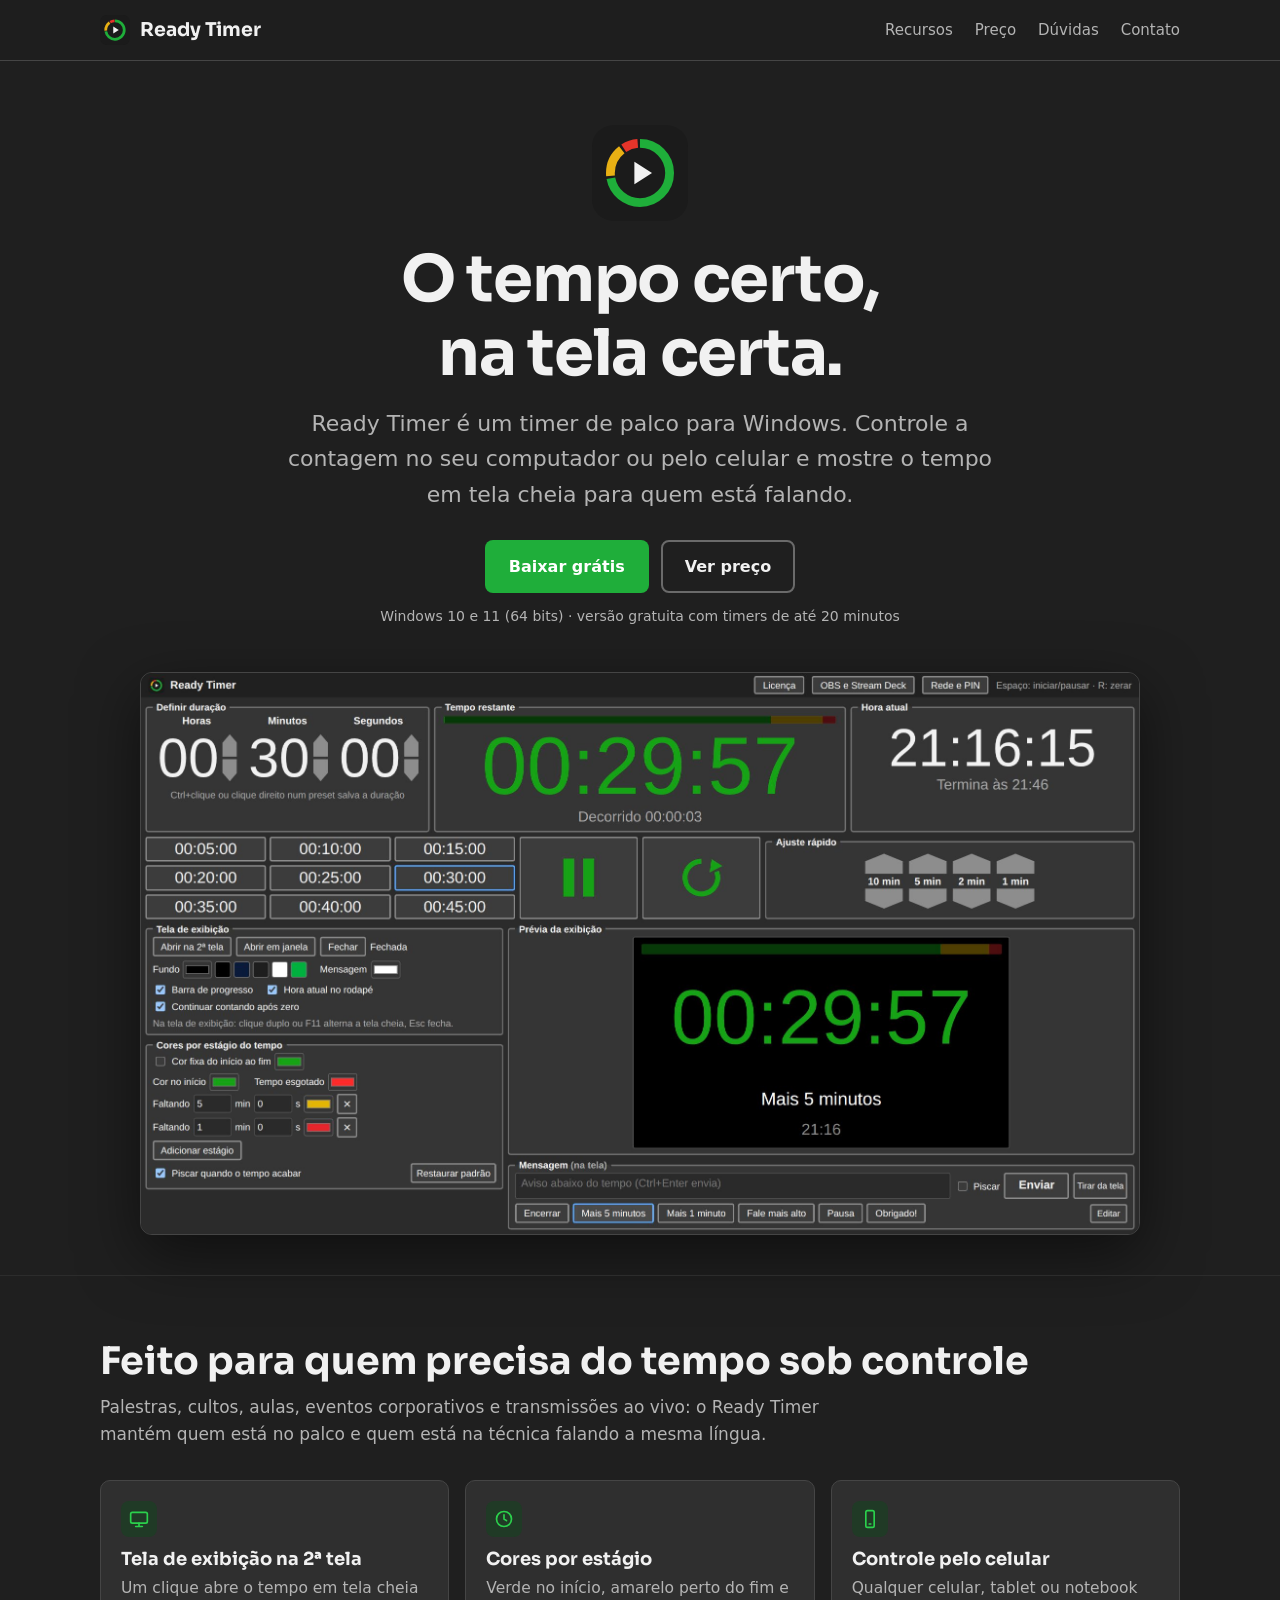
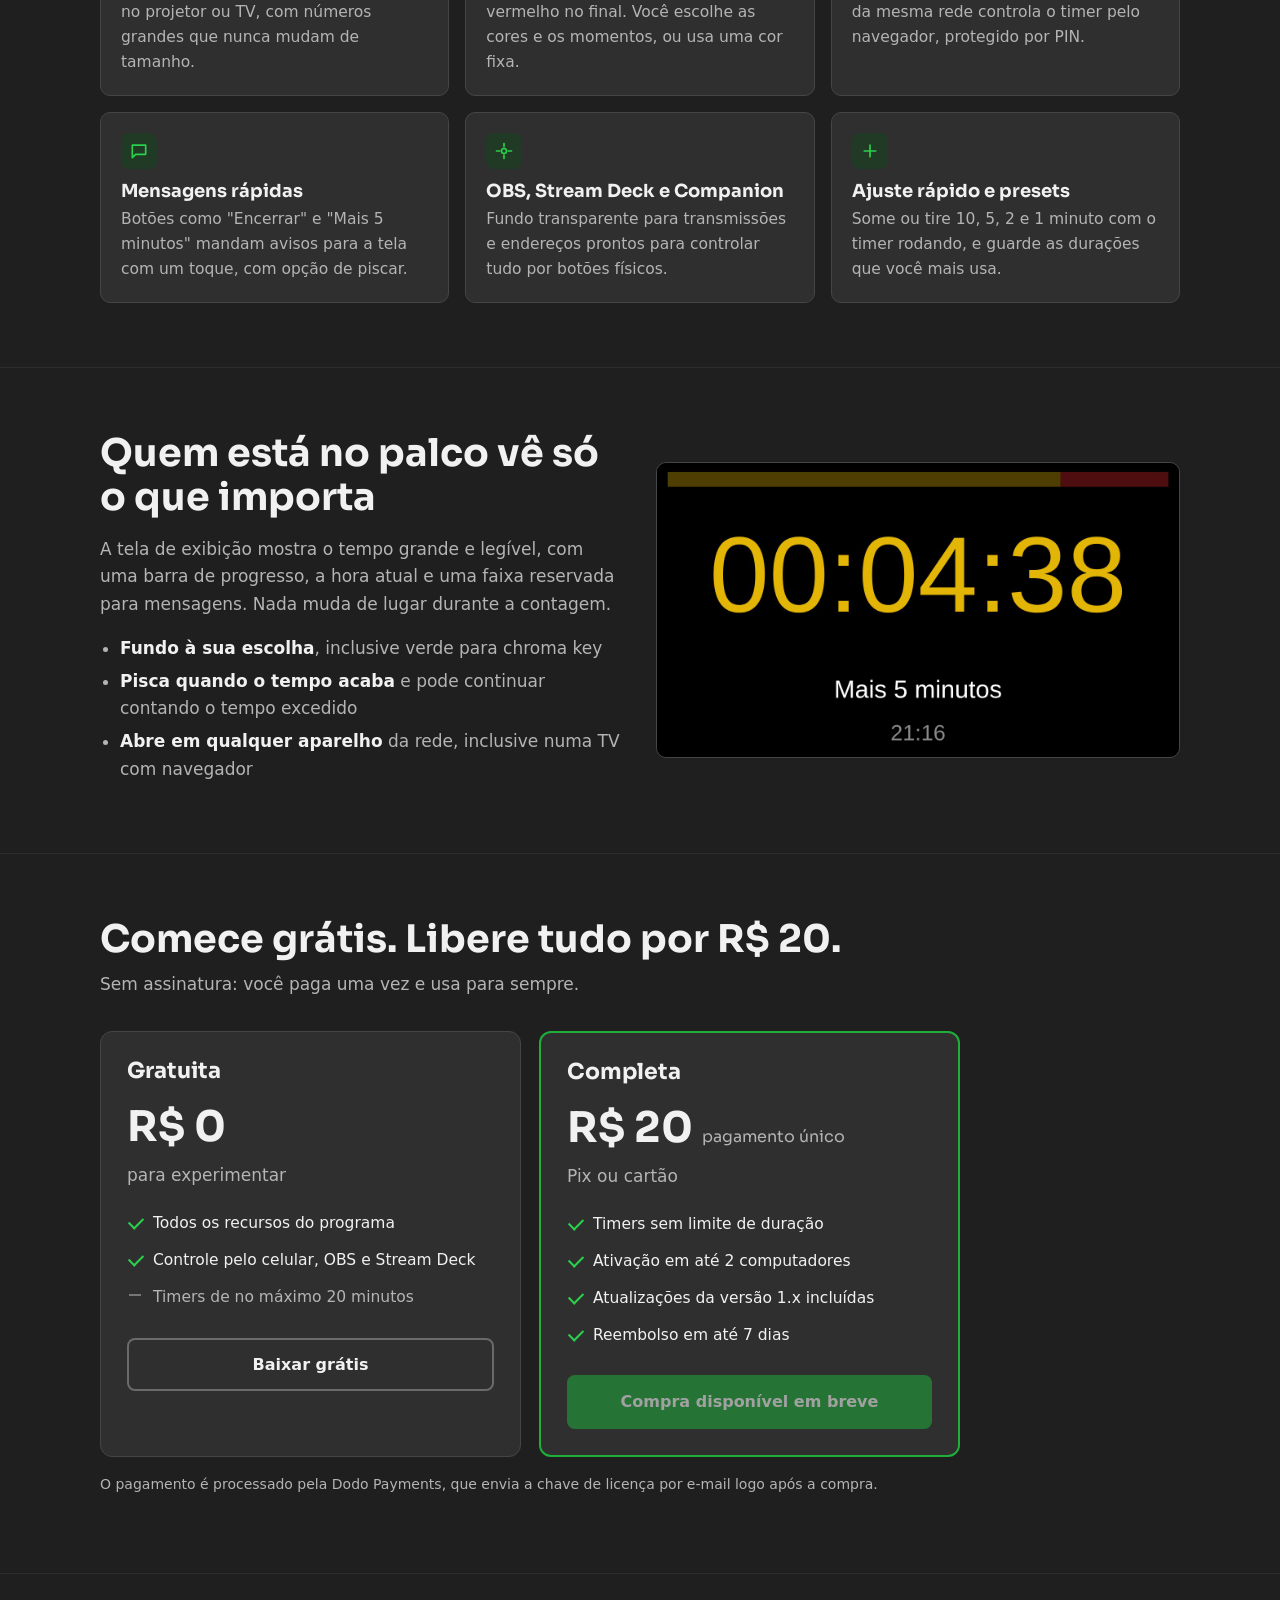
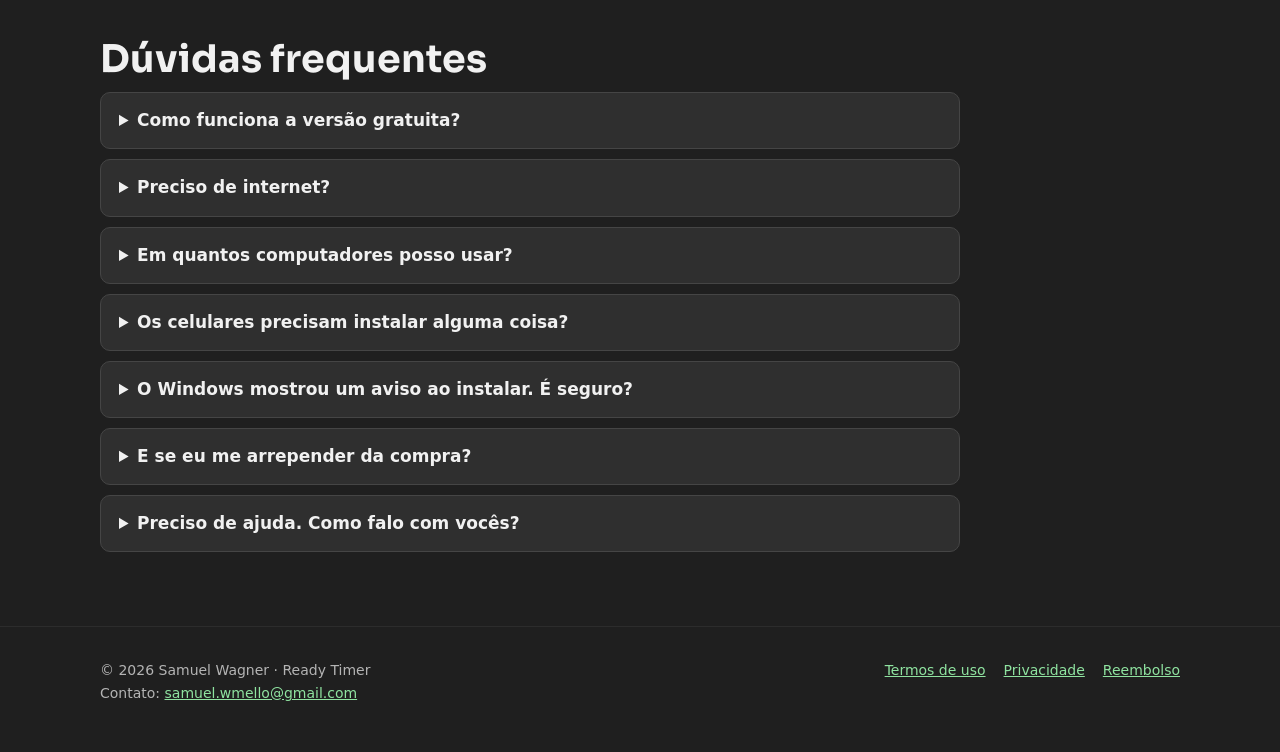
==== index.html @ 40e321f8 "Add files via upload" ====
<!doctype html>
<html lang="pt-BR">
<head>
<meta charset="utf-8">
<meta name="viewport" content="width=device-width, initial-scale=1">
<title>Ready Timer: timer de palco para eventos, igrejas e transmissões</title>
<meta name="description" content="Timer de palco para Windows com tela de exibição, cores por estágio, controle pelo celular e integração com OBS e Stream Deck.">
<link rel="icon" href="img/icon.svg">
<link rel="preconnect" href="https://fonts.googleapis.com">
<link rel="stylesheet" href="https://fonts.googleapis.com/css2?family=Sora:wght@600;700&display=swap">
<link rel="stylesheet" href="style.css">
</head>
<body>
<header class="top"><div class="wrap">
  <a class="brand" href="index.html"><img src="img/icon.svg" alt="">Ready Timer</a>
  <nav class="nav"><a href="index.html#recursos">Recursos</a><a href="index.html#preco">Preço</a><a href="index.html#duvidas">Dúvidas</a><a href="mailto:samuel.wmello@gmail.com">Contato</a></nav>
</div></header>
<main>
<div class="hero wrap">
  <img class="logo" src="img/icon.svg" alt="">
  <h1>O tempo certo,<br>na tela certa.</h1>
  <p class="lead">Ready Timer é um timer de palco para Windows. Controle a contagem no seu computador ou pelo celular e mostre o tempo em tela cheia para quem está falando.</p>
  <div class="ctas">
    <a class="btn primary" id="dlBtn" href="#">Baixar grátis</a>
    <a class="btn ghost" href="#preco">Ver preço</a>
  </div>
  <div class="note muted">Windows 10 e 11 (64 bits) · versão gratuita com timers de até 20 minutos</div>
  <div class="shot"><img src="img/painel.jpg" alt="Painel de controle do Ready Timer com o tempo restante, presets, ajuste rápido e prévia da tela de exibição" width="2049" height="1152"></div>
</div>

<section id="recursos"><div class="wrap">
  <h2>Feito para quem precisa do tempo sob controle</h2>
  <p class="sub">Palestras, cultos, aulas, eventos corporativos e transmissões ao vivo: o Ready Timer mantém quem está no palco e quem está na técnica falando a mesma língua.</p>
  <div class="grid"><div class="card"><div class="ic"><svg viewBox="0 0 24 24" fill="none" stroke="#2bd04c" stroke-width="2" stroke-linecap="round" stroke-linejoin="round" aria-hidden="true"><rect x="2" y="4" width="20" height="13" rx="2"/><path d="M8 21h8M12 17v4"/></svg></div><h3>Tela de exibição na 2ª tela</h3><p>Um clique abre o tempo em tela cheia no projetor ou TV, com números grandes que nunca mudam de tamanho.</p></div><div class="card"><div class="ic"><svg viewBox="0 0 24 24" fill="none" stroke="#2bd04c" stroke-width="2" stroke-linecap="round" stroke-linejoin="round" aria-hidden="true"><circle cx="12" cy="12" r="9"/><path d="M12 7v5l3 2"/></svg></div><h3>Cores por estágio</h3><p>Verde no início, amarelo perto do fim e vermelho no final. Você escolhe as cores e os momentos, ou usa uma cor fixa.</p></div><div class="card"><div class="ic"><svg viewBox="0 0 24 24" fill="none" stroke="#2bd04c" stroke-width="2" stroke-linecap="round" stroke-linejoin="round" aria-hidden="true"><rect x="7" y="2" width="10" height="20" rx="2"/><path d="M11 18h2"/></svg></div><h3>Controle pelo celular</h3><p>Qualquer celular, tablet ou notebook da mesma rede controla o timer pelo navegador, protegido por PIN.</p></div><div class="card"><div class="ic"><svg viewBox="0 0 24 24" fill="none" stroke="#2bd04c" stroke-width="2" stroke-linecap="round" stroke-linejoin="round" aria-hidden="true"><path d="M4 5h16v11H8l-4 4z"/></svg></div><h3>Mensagens rápidas</h3><p>Botões como "Encerrar" e "Mais 5 minutos" mandam avisos para a tela com um toque, com opção de piscar.</p></div><div class="card"><div class="ic"><svg viewBox="0 0 24 24" fill="none" stroke="#2bd04c" stroke-width="2" stroke-linecap="round" stroke-linejoin="round" aria-hidden="true"><path d="M12 3v4M12 17v4M3 12h4M17 12h4"/><circle cx="12" cy="12" r="3"/></svg></div><h3>OBS, Stream Deck e Companion</h3><p>Fundo transparente para transmissões e endereços prontos para controlar tudo por botões físicos.</p></div><div class="card"><div class="ic"><svg viewBox="0 0 24 24" fill="none" stroke="#2bd04c" stroke-width="2" stroke-linecap="round" stroke-linejoin="round" aria-hidden="true"><path d="M5 12h14M12 5v14"/></svg></div><h3>Ajuste rápido e presets</h3><p>Some ou tire 10, 5, 2 e 1 minuto com o timer rodando, e guarde as durações que você mais usa.</p></div></div>
</div></section>

<section><div class="wrap split">
  <div>
    <h2>Quem está no palco vê só o que importa</h2>
    <p class="muted">A tela de exibição mostra o tempo grande e legível, com uma barra de progresso, a hora atual e uma faixa reservada para mensagens. Nada muda de lugar durante a contagem.</p>
    <ul>
      <li><b>Fundo à sua escolha</b>, inclusive verde para chroma key</li>
      <li><b>Pisca quando o tempo acaba</b> e pode continuar contando o tempo excedido</li>
      <li><b>Abre em qualquer aparelho</b> da rede, inclusive numa TV com navegador</li>
    </ul>
  </div>
  <img src="img/tela.jpg" alt="Tela de exibição com 00:04:38 em amarelo, barra de progresso e a mensagem Mais 5 minutos" width="1280" height="720" loading="lazy">
</div></section>

<section id="preco"><div class="wrap">
  <h2>Comece grátis. Libere tudo por R$ 20.</h2>
  <p class="sub">Sem assinatura: você paga uma vez e usa para sempre.</p>
  <div class="plans">
    <div class="plan">
      <h3>Gratuita</h3>
      <div class="price">R$ 0</div>
      <div class="muted">para experimentar</div>
      <ul>
        <li>Todos os recursos do programa</li>
        <li>Controle pelo celular, OBS e Stream Deck</li>
        <li class="no">Timers de no máximo 20 minutos</li>
      </ul>
      <a class="btn ghost dl" href="#">Baixar grátis</a>
    </div>
    <div class="plan pro">
      <h3>Completa</h3>
      <div class="price">R$ 20 <small>pagamento único</small></div>
      <div class="muted">Pix ou cartão</div>
      <ul>
        <li>Timers sem limite de duração</li>
        <li>Ativação em até 2 computadores</li>
        <li>Atualizações da versão 1.x incluídas</li>
        <li>Reembolso em até 7 dias</li>
      </ul>
      <a class="btn primary" id="buyBtn" href="#">Comprar licença</a>
    </div>
  </div>
  <p class="muted" style="font-size:14px;margin-top:16px">O pagamento é processado pela Dodo Payments, que envia a chave de licença por e-mail logo após a compra.</p>
</div></section>

<section id="duvidas"><div class="wrap">
  <h2>Dúvidas frequentes</h2>
  <details><summary>Como funciona a versão gratuita?</summary><p>É o programa completo, com uma única limitação: a duração máxima do timer é de 20 minutos. Ao ativar a licença, o limite desaparece, sem precisar reinstalar.</p></details>
  <details><summary>Preciso de internet?</summary><p>Só para ativar a licença. Depois disso o Ready Timer funciona sem internet e confere a licença sozinho quando há conexão. Ele pode ficar até 30 dias sem internet; passado esse prazo, basta conectar uma vez para confirmar.</p></details>
  <details><summary>Em quantos computadores posso usar?</summary><p>Cada licença ativa até 2 computadores. Para trocar de computador, use "Remover deste computador" no programa e ative no novo.</p></details>
  <details><summary>Os celulares precisam instalar alguma coisa?</summary><p>Não. Qualquer celular, tablet ou notebook na mesma rede abre o painel pelo navegador, lendo o QR code que aparece no programa. O controle pode ser protegido por PIN.</p></details>
  <details><summary>O Windows mostrou um aviso ao instalar. É seguro?</summary><p>Sim. O aviso "O Windows protegeu o computador" aparece com programas novos que ainda não têm assinatura digital paga. Clique em "Mais informações" e depois em "Executar assim mesmo".</p></details>
  <details><summary>E se eu me arrepender da compra?</summary><p>Você tem 7 dias para pedir o reembolso integral, sem precisar explicar o motivo. Veja a <a href="reembolso.html">política de reembolso</a>.</p></details>
  <details><summary>Preciso de ajuda. Como falo com vocês?</summary><p>Escreva para <a href="mailto:samuel.wmello@gmail.com">samuel.wmello@gmail.com</a>. Respondemos em até 2 dias úteis.</p></details>
</div></section>
</main>

<script>
/* ===== Links: edite aqui ===== */
var LINK_DOWNLOAD = 'https://github.com/Dope3man/ready-timer-site/releases/latest';
var LINK_COMPRA   = '';   /* link de checkout da Dodo Payments (enquanto vazio, o botão mostra "Em breve") */

document.querySelectorAll('#dlBtn,.dl').forEach(function(a){ a.href=LINK_DOWNLOAD; });
var buy=document.getElementById('buyBtn');
if(LINK_COMPRA){ buy.href=LINK_COMPRA; } else { buy.textContent='Compra disponível em breve'; buy.classList.add('off'); }
</script>

<footer><div class="wrap">
  <div>© 2026 Samuel Wagner · Ready Timer<br>Contato: <a href="mailto:samuel.wmello@gmail.com">samuel.wmello@gmail.com</a></div>
  <nav><a href="termos.html">Termos de uso</a><a href="privacidade.html">Privacidade</a><a href="reembolso.html">Reembolso</a></nav>
</div></footer>
</body>
</html>
---- style.css ----
:root{
  --bg:#1f1f1f; --bg2:#272727; --panel:#2f2f2f; --line:#454545; --txt:#f1f1f1; --muted:#b4b4b4;
  --green:#1fae3a; --green2:#2bd04c; --amber:#e8b014; --red:#e5342a;
  color-scheme:dark;
}
*{box-sizing:border-box}
html{scroll-behavior:smooth}
body{margin:0;background:var(--bg);color:var(--txt);font:17px/1.6 "Segoe UI",system-ui,-apple-system,Roboto,Arial,sans-serif}
h1,h2,h3{font-family:Sora,"Segoe UI",system-ui,sans-serif;line-height:1.15;margin:0}
a{color:#8fe3a0}
a:hover{color:#b9f0c4}
img{max-width:100%;height:auto;display:block}
.wrap{max-width:1120px;margin:0 auto;padding:0 20px}
.muted{color:var(--muted)}

/* topo */
.top{position:sticky;top:0;z-index:10;background:rgba(31,31,31,.92);backdrop-filter:blur(8px);border-bottom:1px solid var(--line)}
.top .wrap{display:flex;align-items:center;justify-content:space-between;height:60px;gap:16px}
.brand{display:flex;align-items:center;gap:10px;color:var(--txt);text-decoration:none;font-family:Sora,"Segoe UI",sans-serif;font-weight:700;font-size:19px}
.brand img{width:30px;height:30px}
.nav{display:flex;gap:22px;font-size:15px}
.nav a{color:var(--muted);text-decoration:none}
.nav a:hover{color:var(--txt)}

/* botões */
.btn{display:inline-flex;align-items:center;justify-content:center;gap:8px;padding:12px 22px;border-radius:8px;font-weight:600;text-decoration:none;border:2px solid transparent;font-size:16px;cursor:pointer}
.btn.primary{background:var(--green);color:#fff}
.btn.primary:hover{background:var(--green2);color:#fff}
.btn.ghost{border-color:#6a6a6a;color:var(--txt)}
.btn.ghost:hover{border-color:#9a9a9a;color:var(--txt)}
.btn.off{opacity:.55;pointer-events:none}

/* herói */
.hero{padding:64px 0 40px;text-align:center}
.hero .logo{width:96px;height:96px;margin:0 auto 22px}
.hero h1{font-size:clamp(38px,6vw,64px);letter-spacing:-.02em}
.hero p.lead{font-size:clamp(18px,2.2vw,22px);color:var(--muted);max-width:720px;margin:16px auto 28px}
.hero .ctas{display:flex;gap:12px;justify-content:center;flex-wrap:wrap}
.hero .note{font-size:14px;margin-top:12px}
.shot{margin:44px auto 0;max-width:1000px;border-radius:12px;overflow:hidden;border:1px solid var(--line);box-shadow:0 20px 60px rgba(0,0,0,.5)}

section{padding:64px 0;border-top:1px solid #2c2c2c}
section h2{font-size:clamp(28px,3.6vw,38px);margin-bottom:10px}
section .sub{color:var(--muted);margin:0 0 32px;max-width:720px}

/* recursos */
.grid{display:grid;grid-template-columns:repeat(3,1fr);gap:16px}
.card{background:var(--panel);border:1px solid var(--line);border-radius:10px;padding:20px}
.card h3{font-size:18px;margin-bottom:6px}
.card p{margin:0;color:var(--muted);font-size:15.5px}
.card .ic{width:36px;height:36px;border-radius:8px;display:flex;align-items:center;justify-content:center;margin-bottom:12px;background:#203a26}
.card .ic svg{width:20px;height:20px}

/* duas telas */
.split{display:grid;grid-template-columns:1fr 1fr;gap:32px;align-items:center}
.split img{border-radius:10px;border:1px solid var(--line)}
.split ul{padding-left:20px;margin:12px 0 0}
.split li{margin:6px 0;color:var(--muted)}
.split li b{color:var(--txt)}

/* preço */
.plans{display:grid;grid-template-columns:1fr 1fr;gap:18px;max-width:860px}
.plan{background:var(--panel);border:1px solid var(--line);border-radius:12px;padding:26px}
.plan.pro{border:2px solid var(--green)}
.plan h3{font-size:22px}
.price{font-family:Sora,"Segoe UI",sans-serif;font-size:42px;font-weight:700;margin:10px 0 2px}
.price small{font-size:16px;font-weight:400;color:var(--muted)}
.plan ul{list-style:none;padding:0;margin:16px 0 22px}
.plan li{padding:6px 0 6px 26px;position:relative;font-size:15.5px}
.plan li::before{content:"";position:absolute;left:2px;top:12px;width:12px;height:7px;border-left:2px solid var(--green2);border-bottom:2px solid var(--green2);transform:rotate(-45deg)}
.plan li.no{color:var(--muted)}
.plan li.no::before{border:0;width:12px;height:2px;background:#777;transform:none;top:15px}
.plan .btn{width:100%}

/* perguntas */
details{background:var(--panel);border:1px solid var(--line);border-radius:10px;padding:14px 18px;margin-bottom:10px;max-width:860px}
summary{cursor:pointer;font-weight:600}
details p{margin:10px 0 0;color:var(--muted)}

/* rodapé */
footer{border-top:1px solid #2c2c2c;padding:32px 0 48px;font-size:14px;color:var(--muted)}
footer .wrap{display:flex;justify-content:space-between;gap:20px;flex-wrap:wrap}
footer nav{display:flex;gap:18px;flex-wrap:wrap}

/* páginas de texto */
.doc{max-width:820px;padding:48px 20px 64px;margin:0 auto}
.doc h1{font-size:clamp(30px,4vw,40px);margin-bottom:6px}
.doc h2{font-size:21px;margin:32px 0 8px}
.doc p,.doc li{color:#dcdcdc}
.doc .upd{color:var(--muted);font-size:14px;margin-bottom:28px}

@media (max-width:860px){
  .grid{grid-template-columns:1fr 1fr}
  .split,.plans{grid-template-columns:1fr}
  .nav{display:none}
}
@media (max-width:560px){ .grid{grid-template-columns:1fr} .hero{padding-top:44px} }
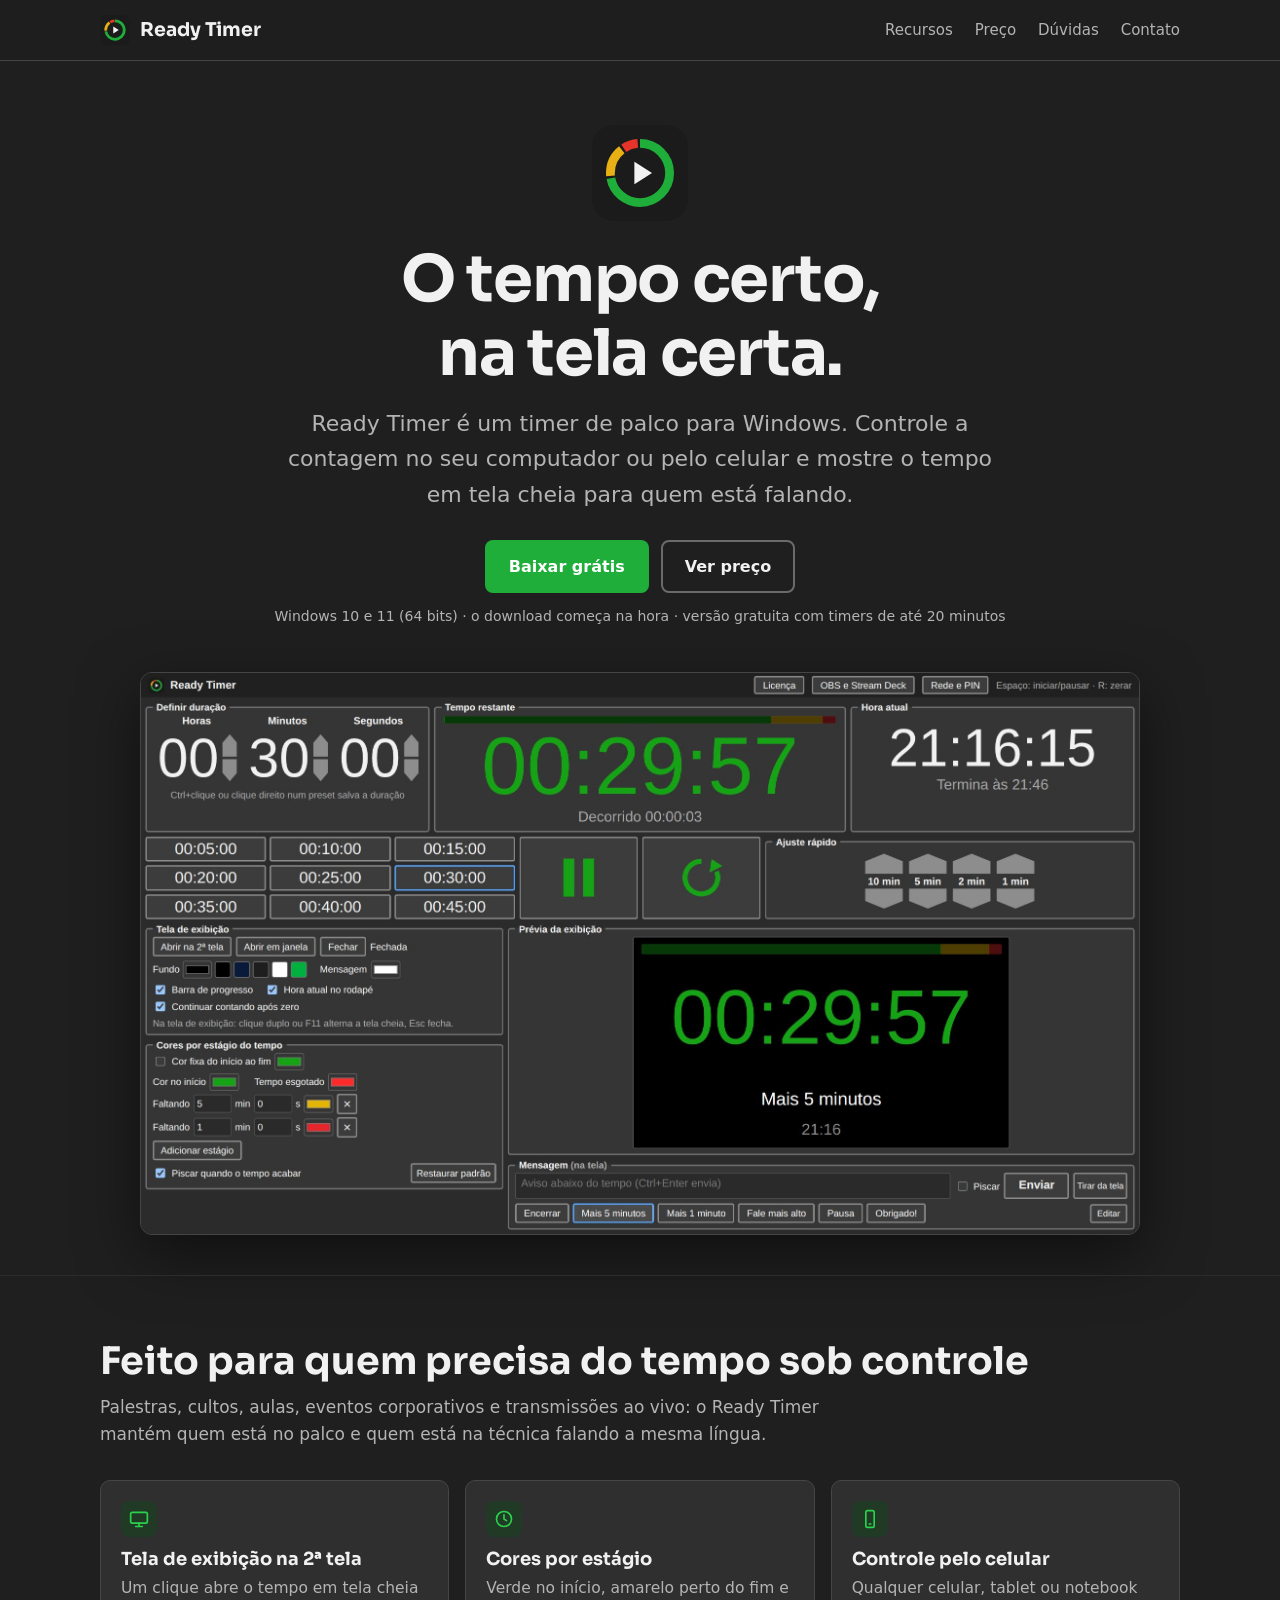
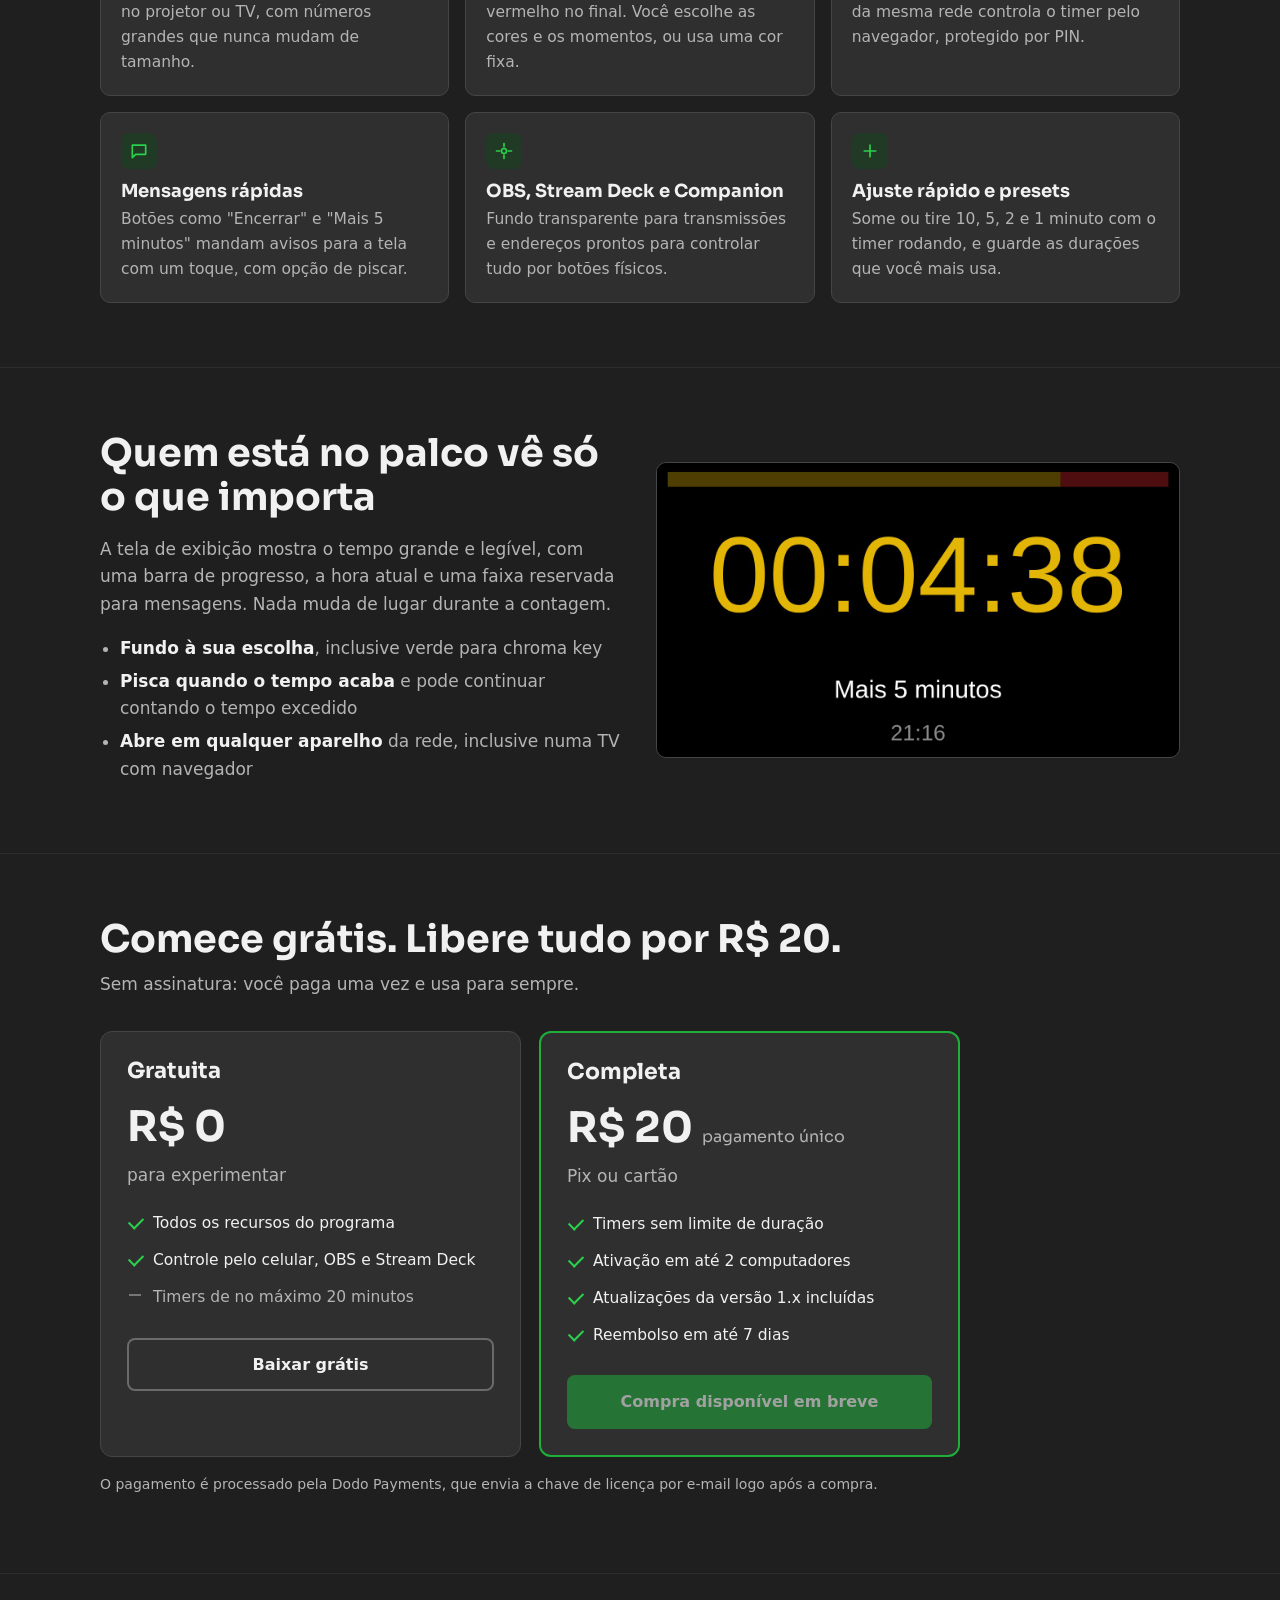
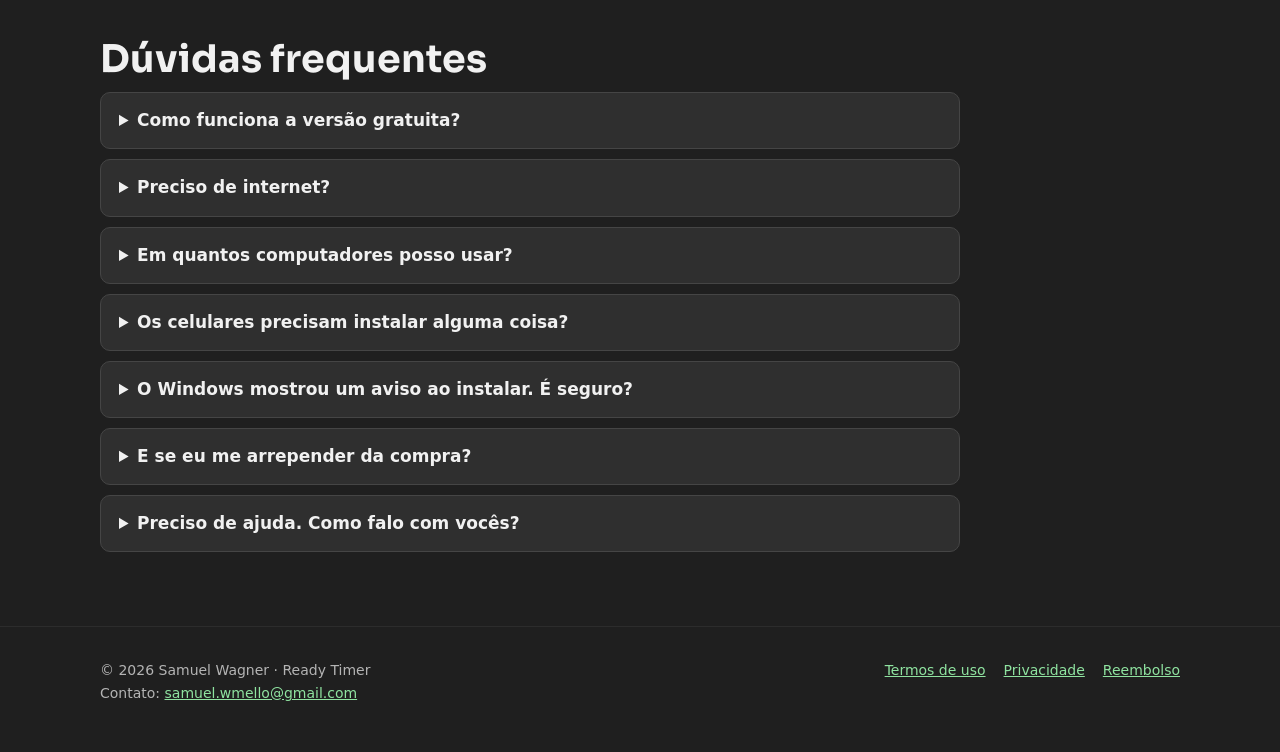
==== commit 49fe6b71: "Add files via upload" ====
--- a/index.html
+++ b/index.html
@@ -24,7 +24,7 @@
     <a class="btn primary" id="dlBtn" href="#">Baixar grátis</a>
     <a class="btn ghost" href="#preco">Ver preço</a>
   </div>
-  <div class="note muted">Windows 10 e 11 (64 bits) · versão gratuita com timers de até 20 minutos</div>
+  <div class="note muted">Windows 10 e 11 (64 bits) · o download começa na hora · versão gratuita com timers de até 20 minutos</div>
   <div class="shot"><img src="img/painel.jpg" alt="Painel de controle do Ready Timer com o tempo restante, presets, ajuste rápido e prévia da tela de exibição" width="2049" height="1152"></div>
 </div>
 
@@ -92,7 +92,8 @@
 
 <script>
 /* ===== Links: edite aqui ===== */
-var LINK_DOWNLOAD = 'https://github.com/Dope3man/ready-timer-site/releases/latest';
+/* baixa direto o instalador da versão mais recente (o arquivo da release precisa se chamar ReadyTimer-Instalador.exe) */
+var LINK_DOWNLOAD = 'https://github.com/Dope3man/ready-timer-site/releases/latest/download/ReadyTimer-Instalador.exe';
 var LINK_COMPRA   = '';   /* link de checkout da Dodo Payments (enquanto vazio, o botão mostra "Em breve") */
 
 document.querySelectorAll('#dlBtn,.dl').forEach(function(a){ a.href=LINK_DOWNLOAD; });
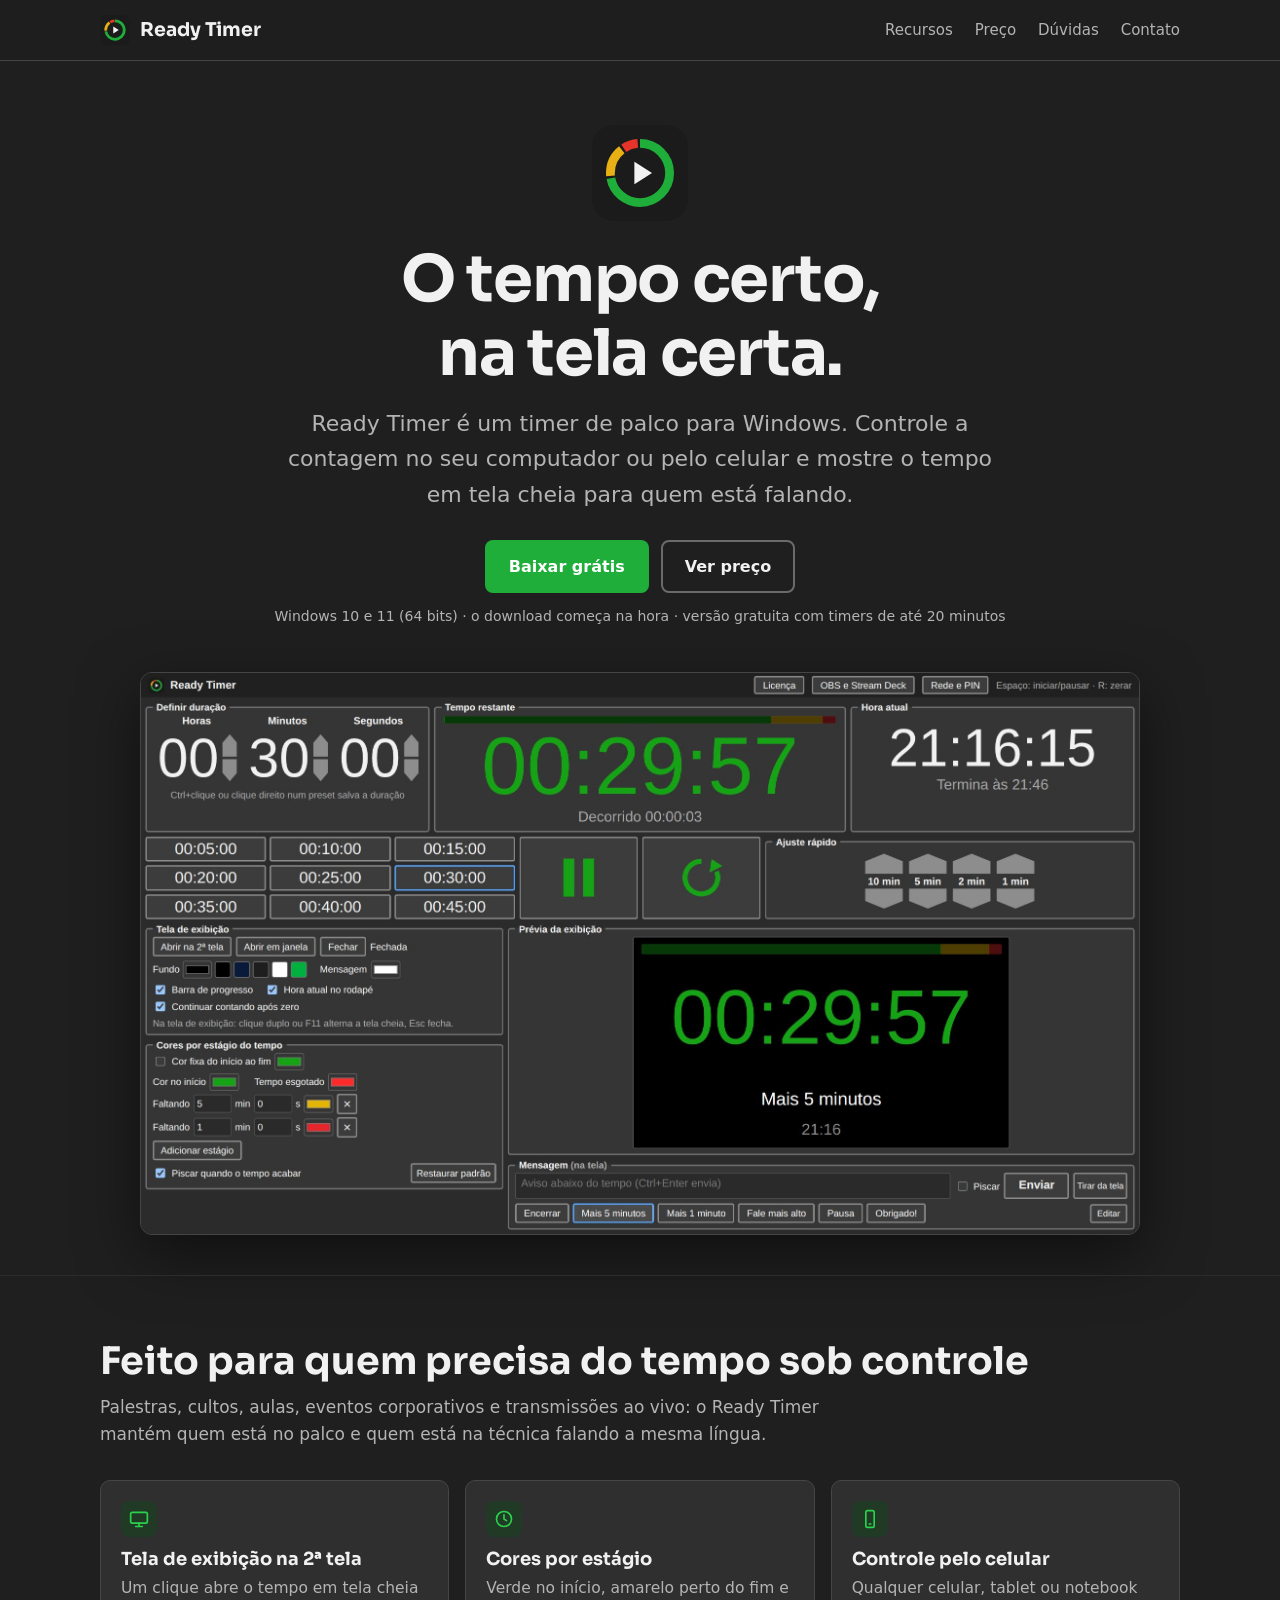
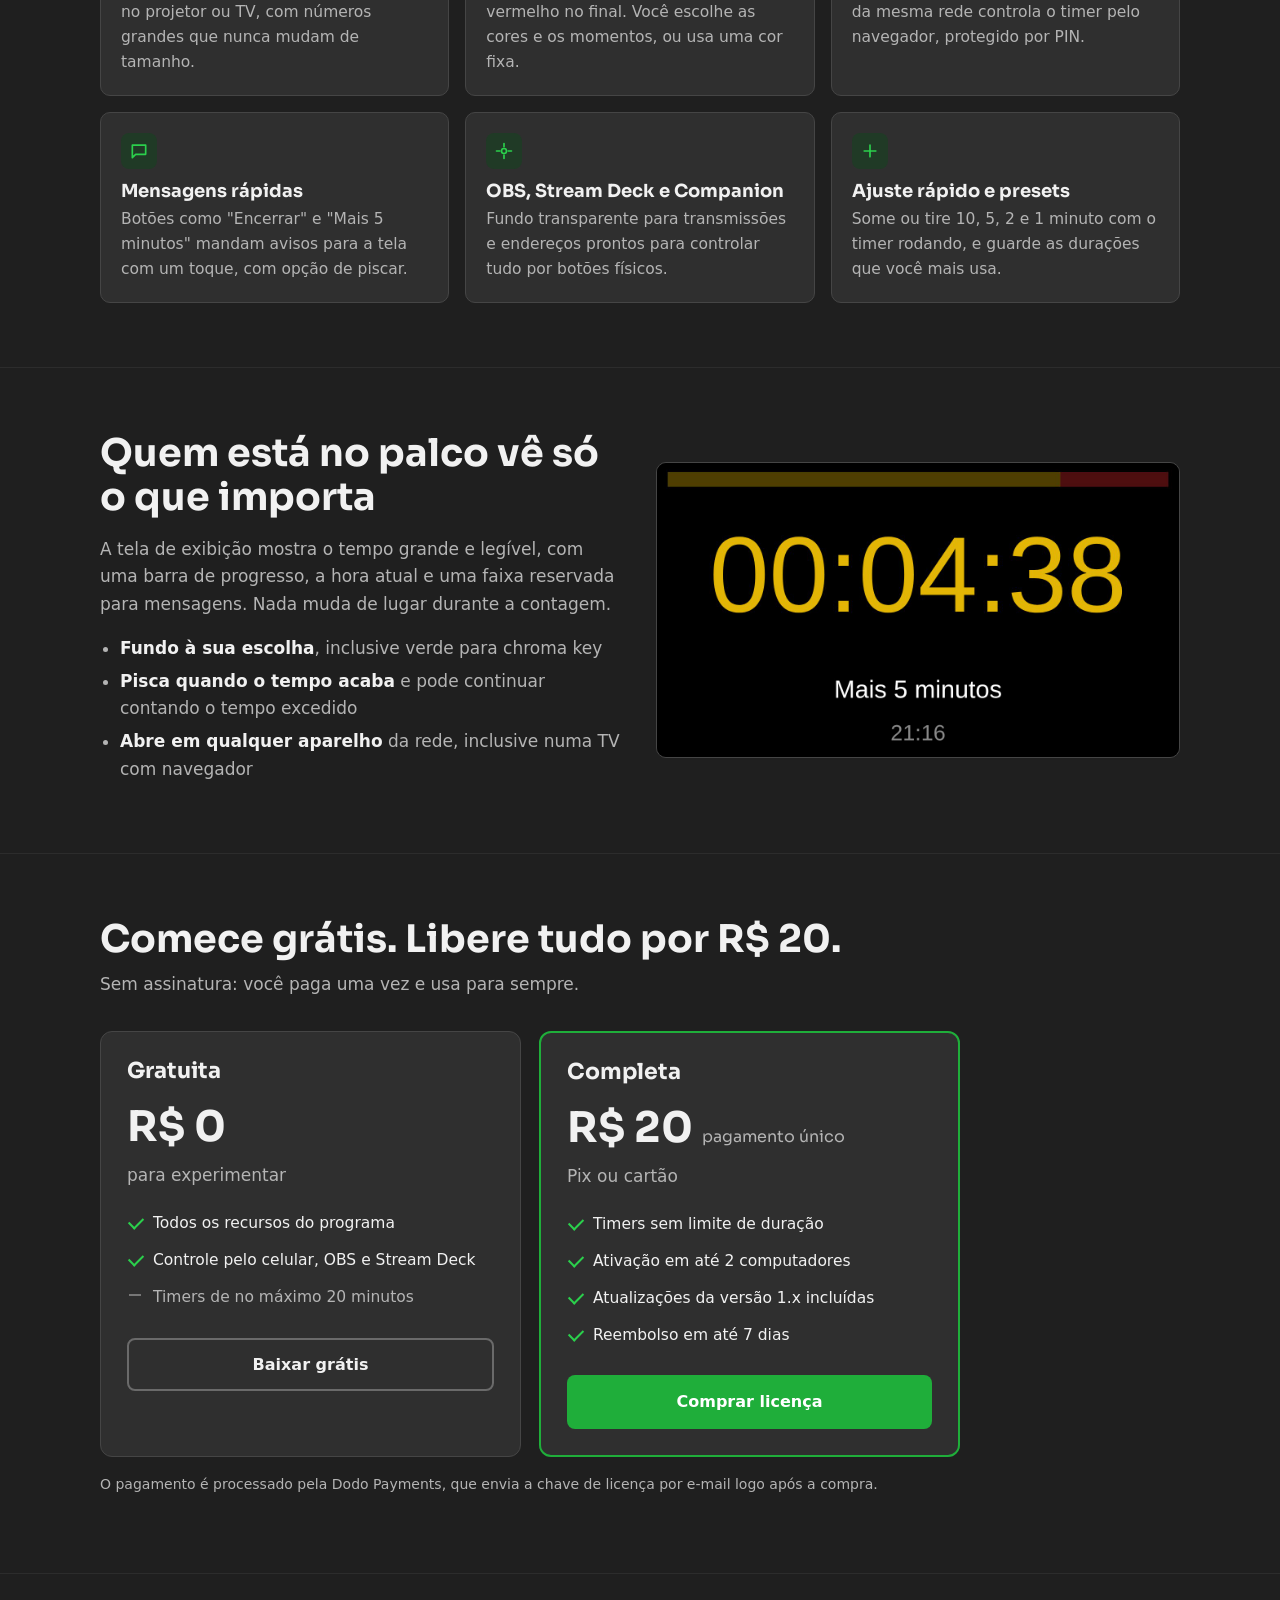
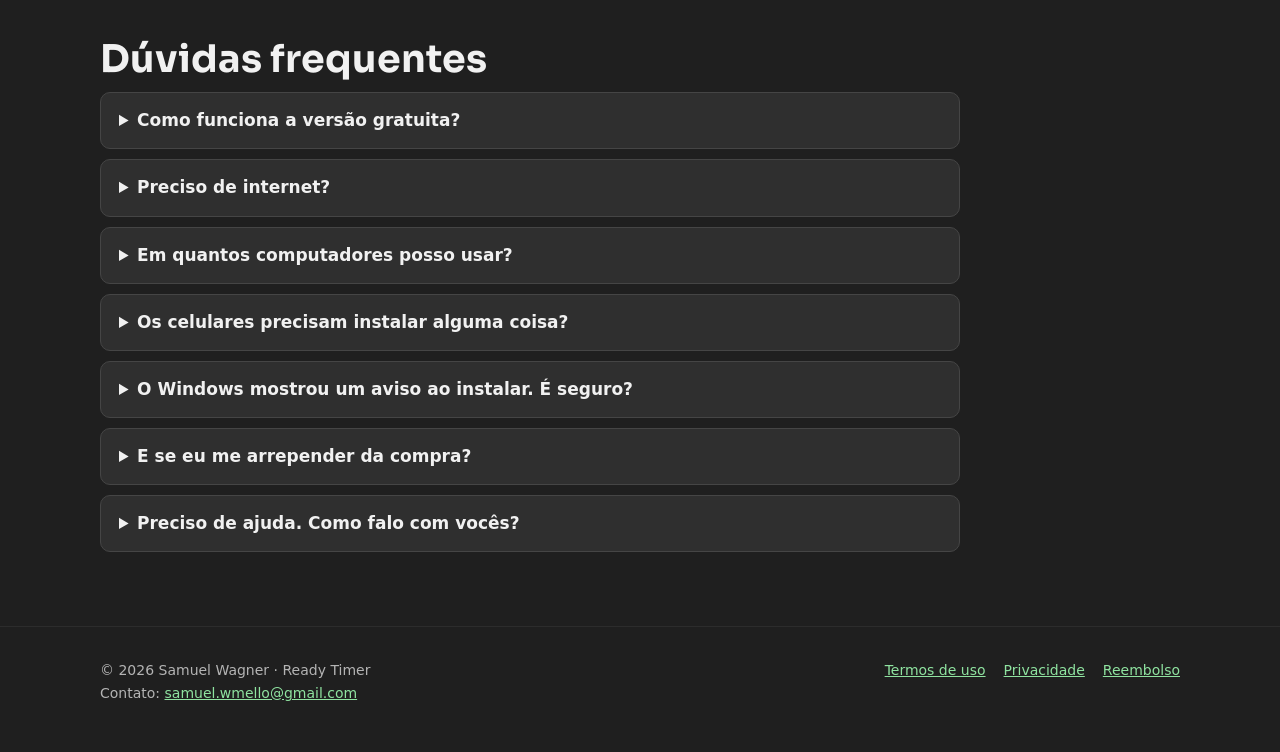
==== commit f951f591: "Update index.html" ====
--- a/index.html
+++ b/index.html
@@ -94,7 +94,7 @@
 /* ===== Links: edite aqui ===== */
 /* baixa direto o instalador da versão mais recente (o arquivo da release precisa se chamar ReadyTimer-Instalador.exe) */
 var LINK_DOWNLOAD = 'https://github.com/Dope3man/ready-timer-site/releases/latest/download/ReadyTimer-Instalador.exe';
-var LINK_COMPRA   = '';   /* link de checkout da Dodo Payments (enquanto vazio, o botão mostra "Em breve") */
+var LINK_COMPRA   = 'https://checkout.dodopayments.com/buy/pdt_0Nq2BL6EiZrn10s6mBpdc?quantity=1';
 
 document.querySelectorAll('#dlBtn,.dl').forEach(function(a){ a.href=LINK_DOWNLOAD; });
 var buy=document.getElementById('buyBtn');
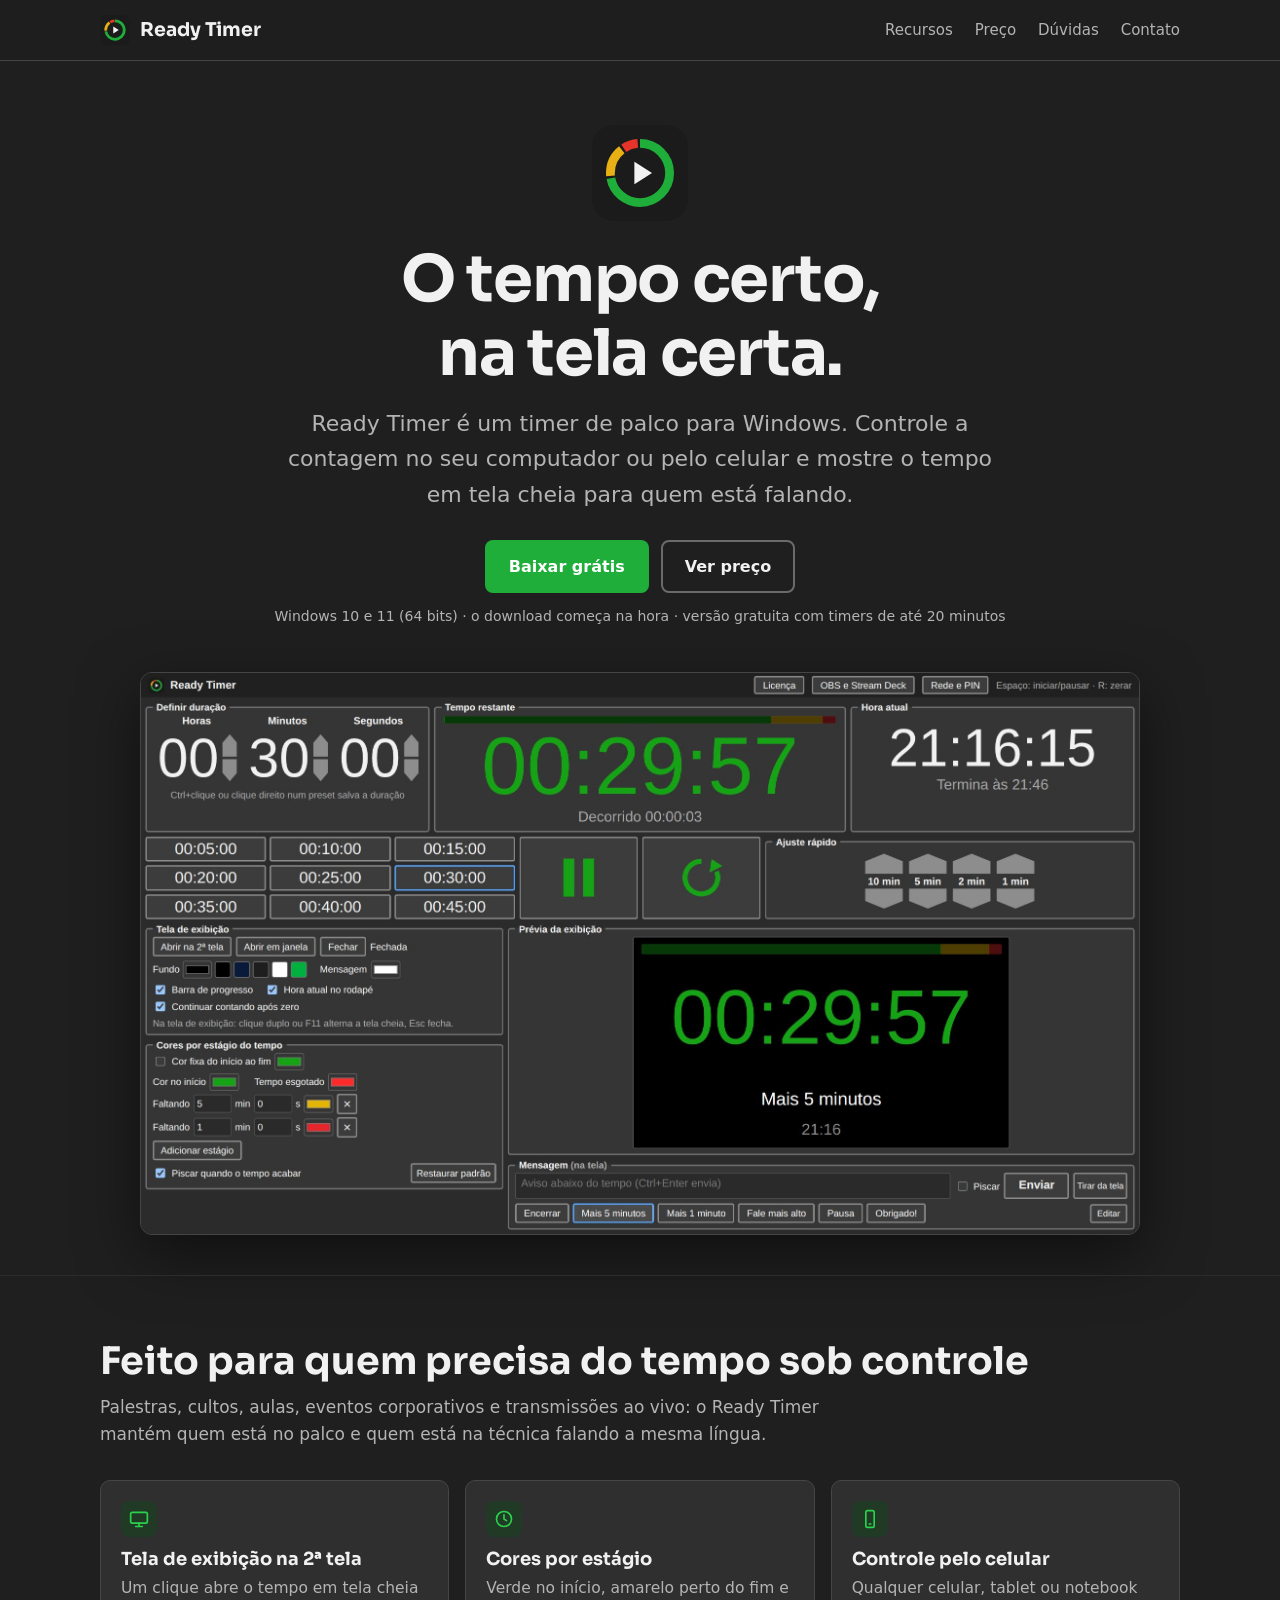
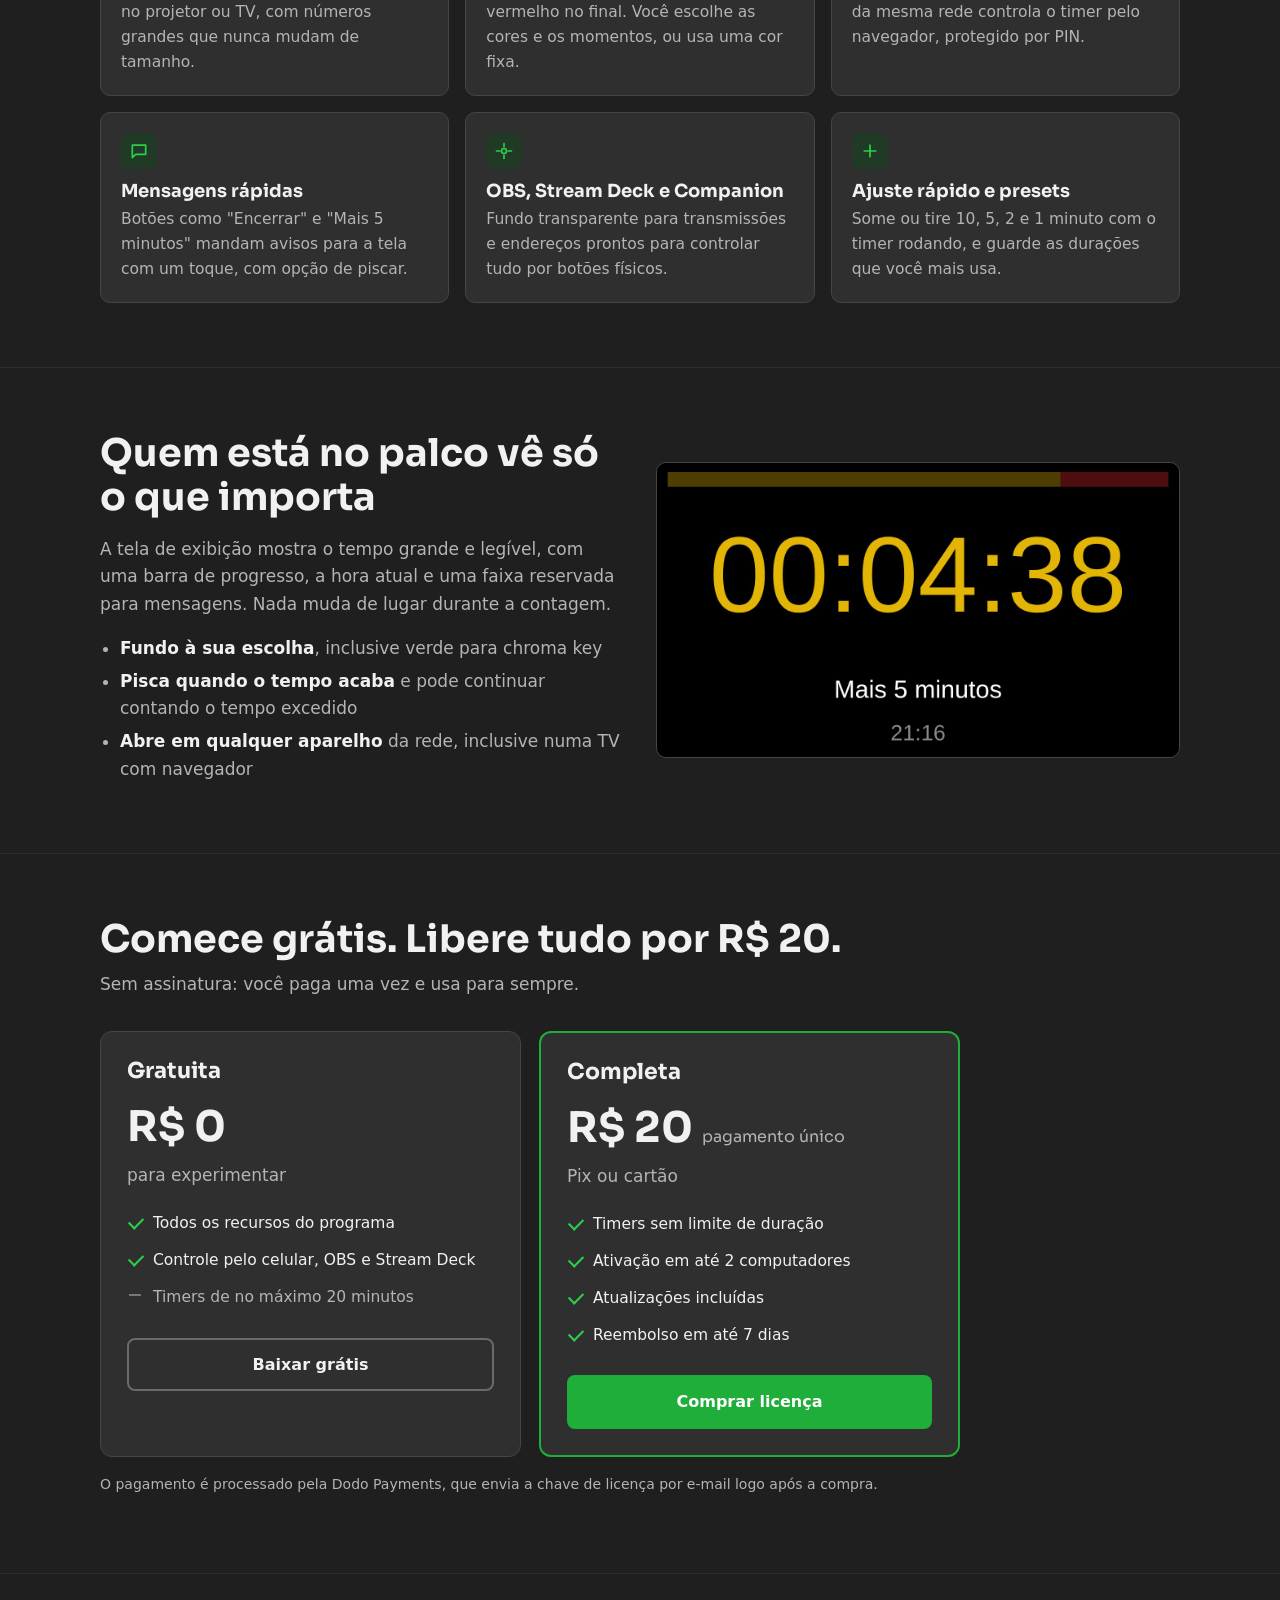
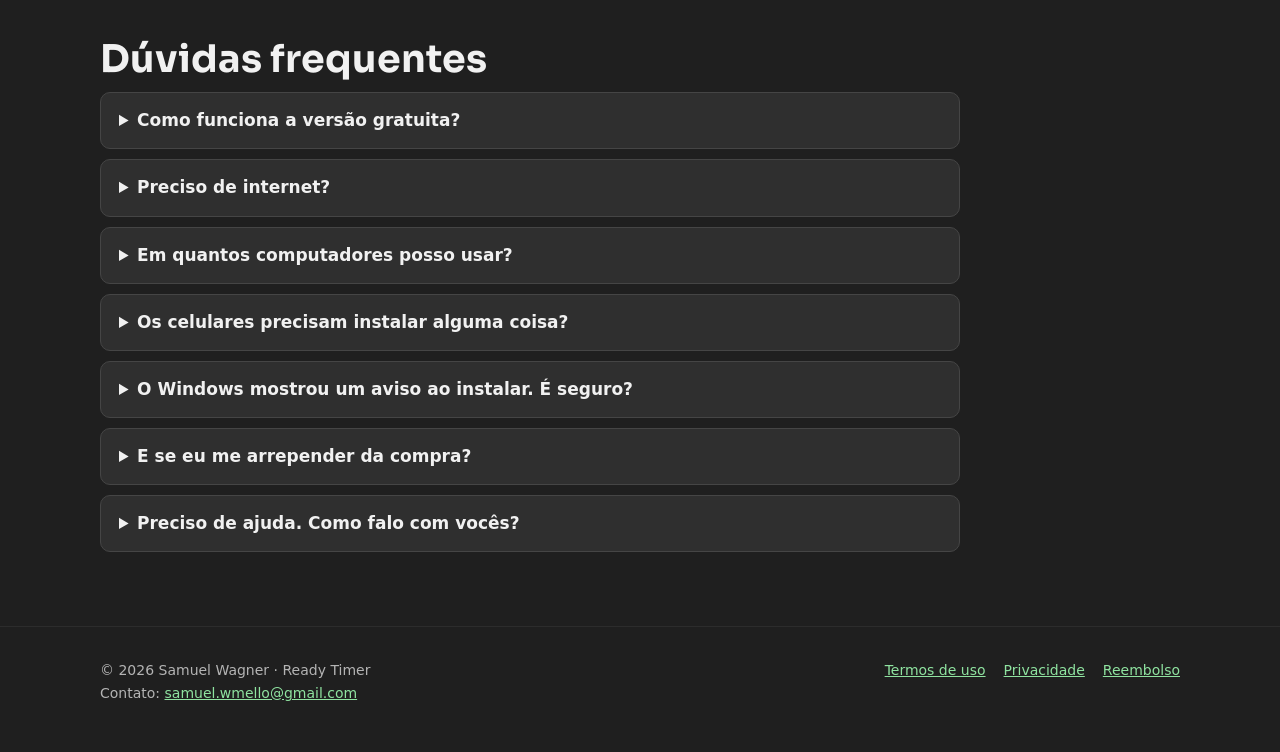
==== commit c6df3f2d: "Update index.html" ====
--- a/index.html
+++ b/index.html
@@ -69,7 +69,7 @@
       <ul>
         <li>Timers sem limite de duração</li>
         <li>Ativação em até 2 computadores</li>
-        <li>Atualizações da versão 1.x incluídas</li>
+        <li>Atualizações incluídas</li>
         <li>Reembolso em até 7 dias</li>
       </ul>
       <a class="btn primary" id="buyBtn" href="#">Comprar licença</a>
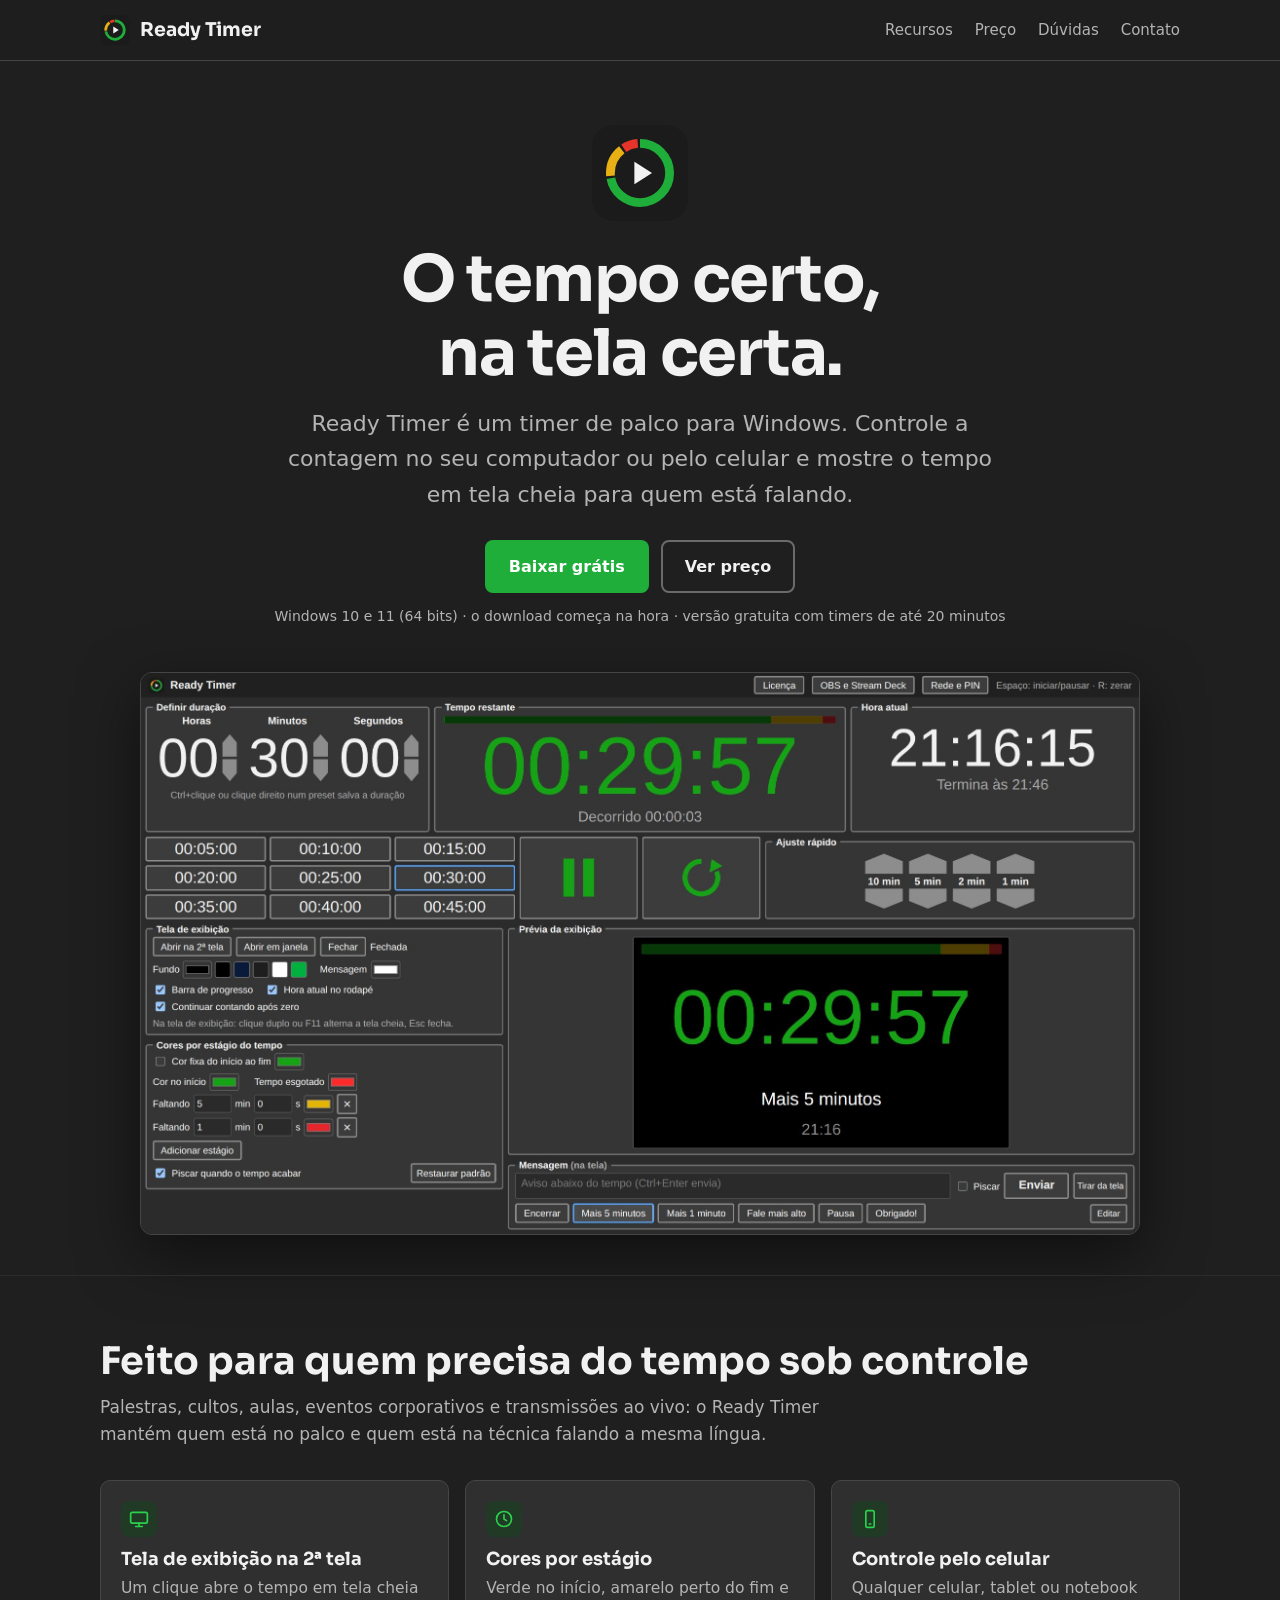
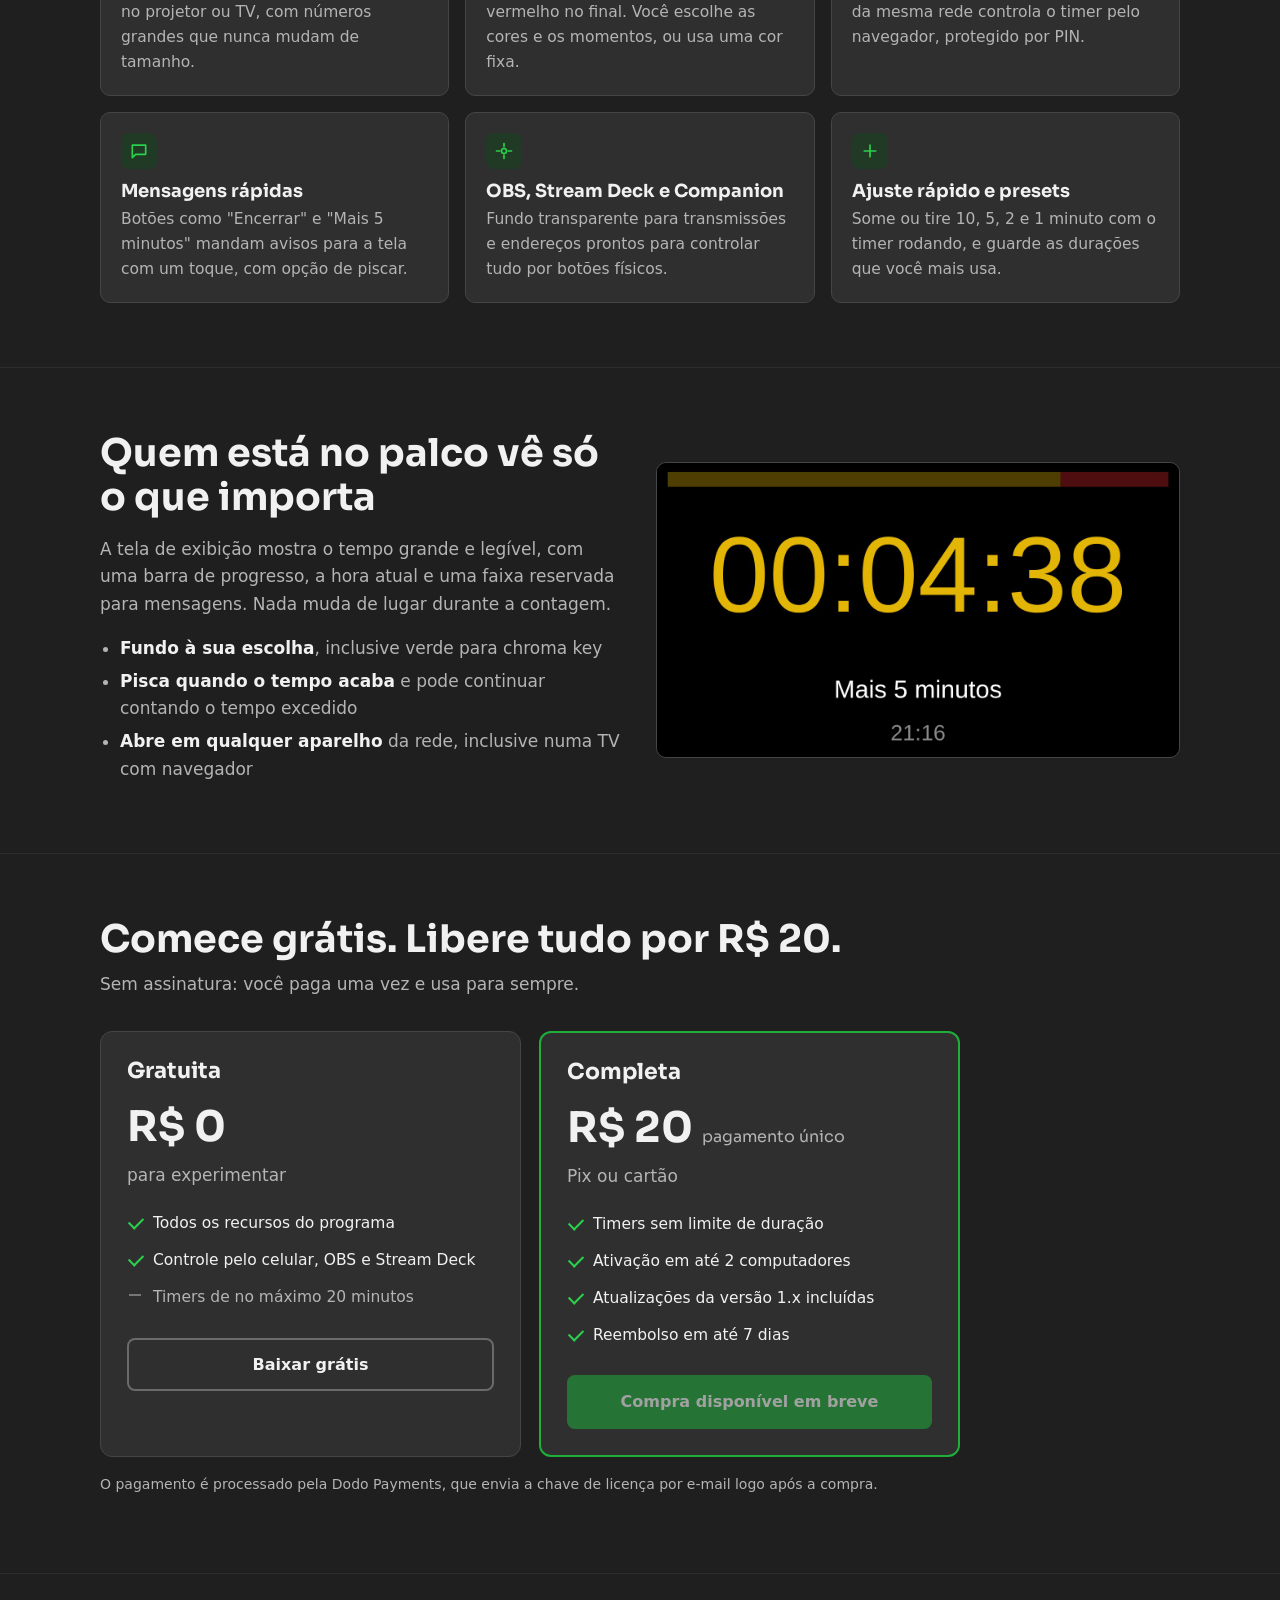
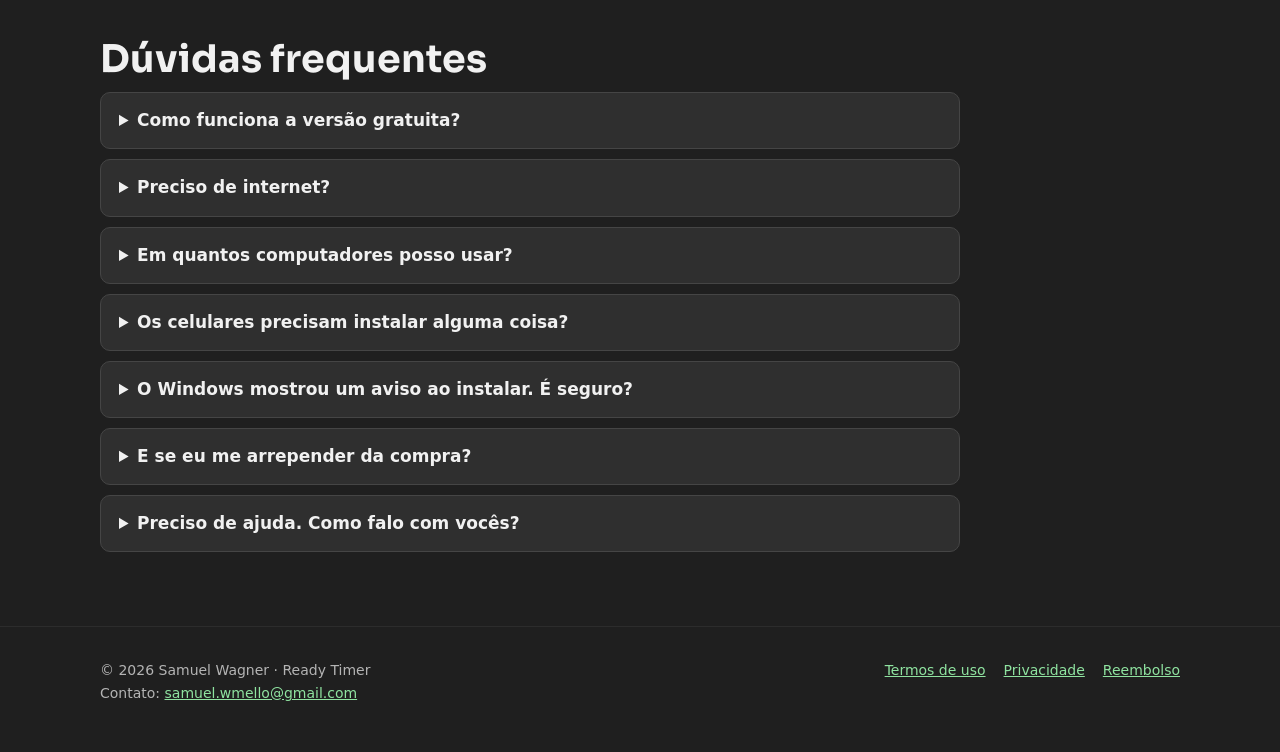
==== commit 74405283: "Add files via upload" ====
--- a/index.html
+++ b/index.html
@@ -5,6 +5,7 @@
 <meta name="viewport" content="width=device-width, initial-scale=1">
 <title>Ready Timer: timer de palco para eventos, igrejas e transmissões</title>
 <meta name="description" content="Timer de palco para Windows com tela de exibição, cores por estágio, controle pelo celular e integração com OBS e Stream Deck.">
+<link rel="canonical" href="https://readytimer.com.br/">
 <link rel="icon" href="img/icon.svg">
 <link rel="preconnect" href="https://fonts.googleapis.com">
 <link rel="stylesheet" href="https://fonts.googleapis.com/css2?family=Sora:wght@600;700&display=swap">
@@ -69,7 +70,7 @@
       <ul>
         <li>Timers sem limite de duração</li>
         <li>Ativação em até 2 computadores</li>
-        <li>Atualizações incluídas</li>
+        <li>Atualizações da versão 1.x incluídas</li>
         <li>Reembolso em até 7 dias</li>
       </ul>
       <a class="btn primary" id="buyBtn" href="#">Comprar licença</a>
@@ -94,7 +95,7 @@
 /* ===== Links: edite aqui ===== */
 /* baixa direto o instalador da versão mais recente (o arquivo da release precisa se chamar ReadyTimer-Instalador.exe) */
 var LINK_DOWNLOAD = 'https://github.com/Dope3man/ready-timer-site/releases/latest/download/ReadyTimer-Instalador.exe';
-var LINK_COMPRA   = 'https://checkout.dodopayments.com/buy/pdt_0Nq2BL6EiZrn10s6mBpdc?quantity=1';
+var LINK_COMPRA   = '';   /* link de checkout da Dodo Payments (enquanto vazio, o botão mostra "Em breve") */
 
 document.querySelectorAll('#dlBtn,.dl').forEach(function(a){ a.href=LINK_DOWNLOAD; });
 var buy=document.getElementById('buyBtn');
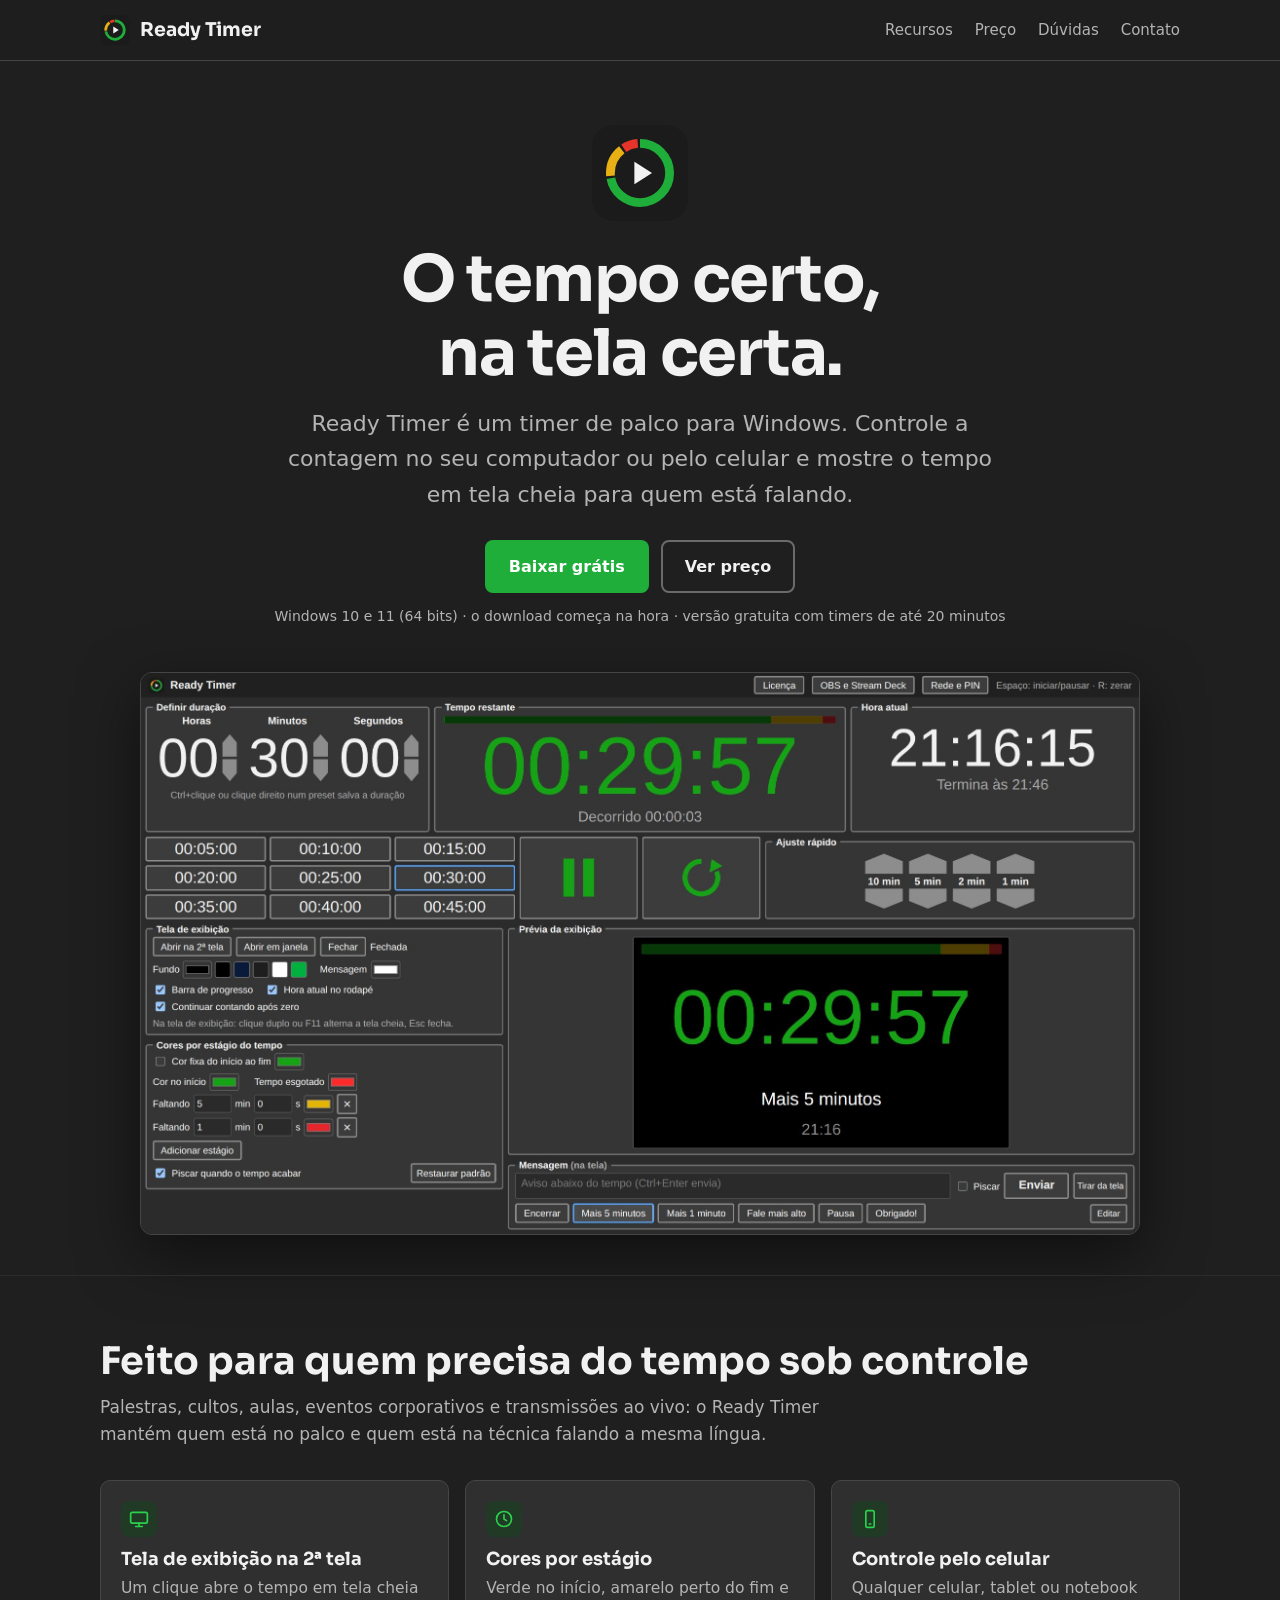
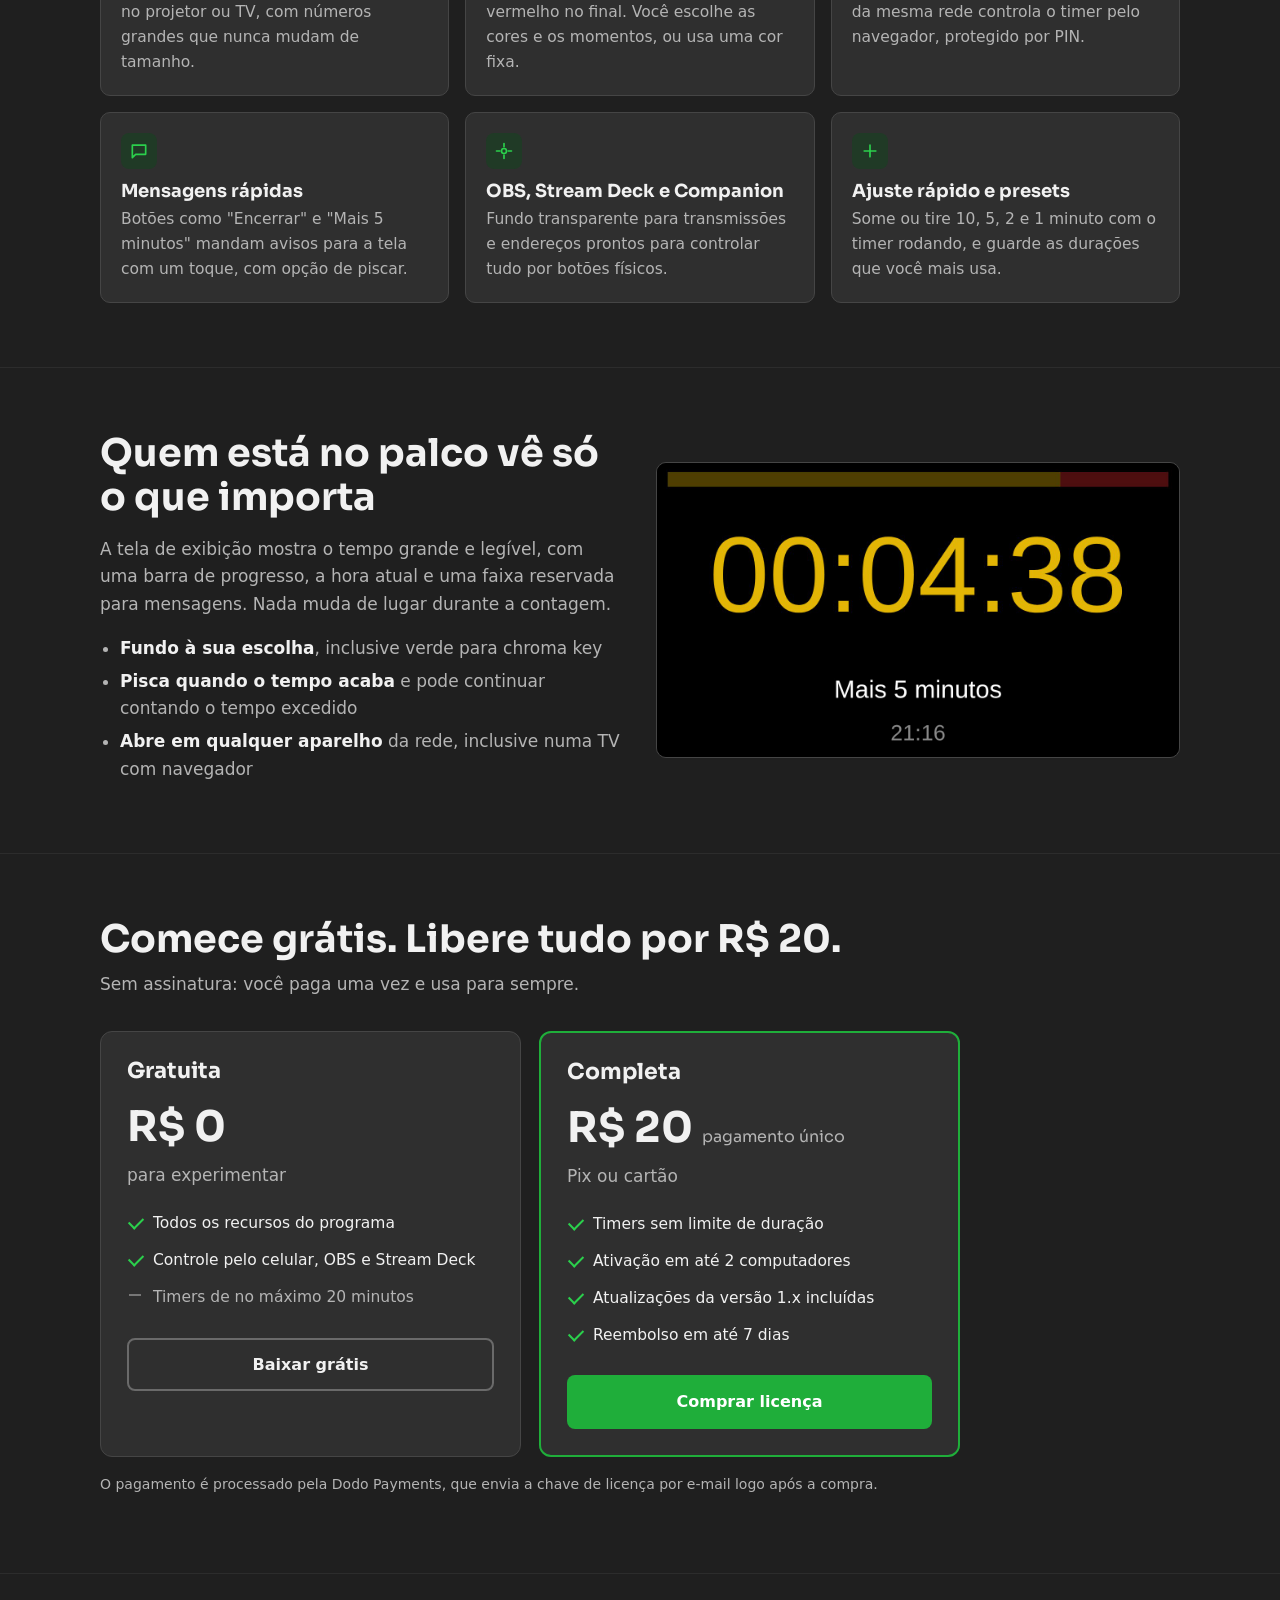
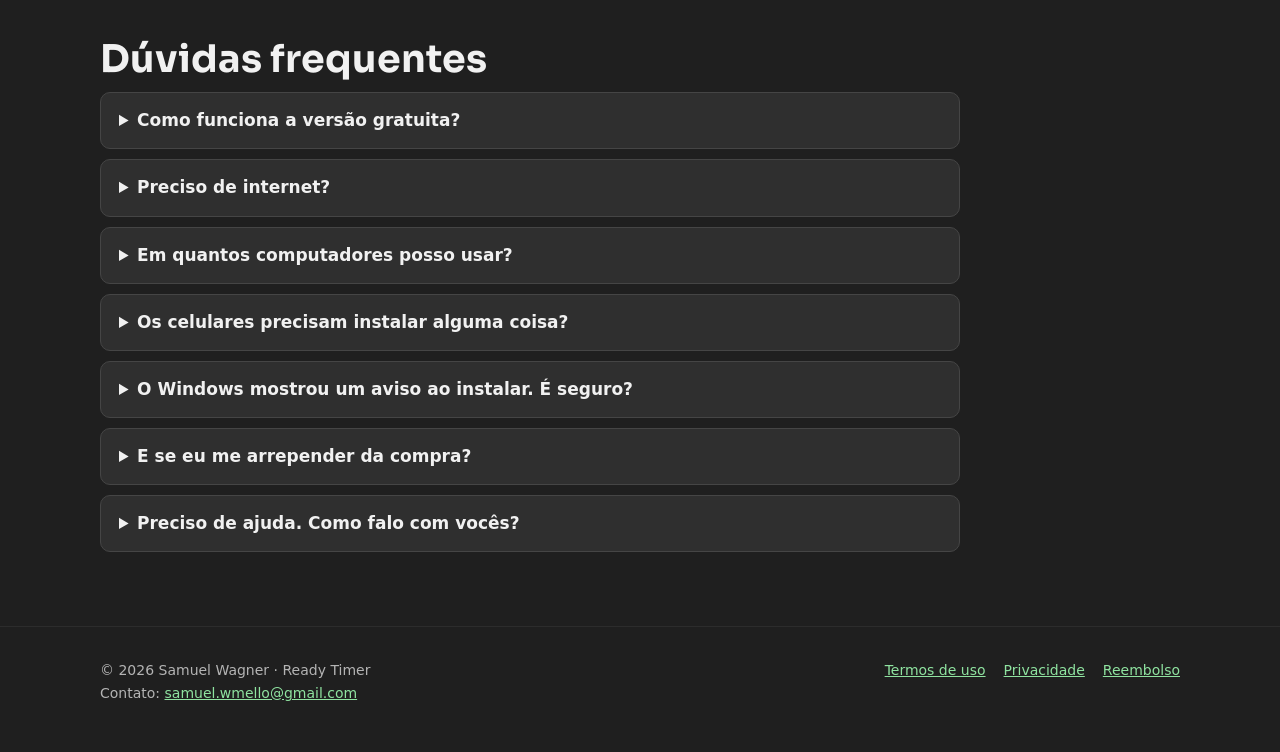
==== commit 84314650: "Update index.html" ====
--- a/index.html
+++ b/index.html
@@ -95,7 +95,7 @@
 /* ===== Links: edite aqui ===== */
 /* baixa direto o instalador da versão mais recente (o arquivo da release precisa se chamar ReadyTimer-Instalador.exe) */
 var LINK_DOWNLOAD = 'https://github.com/Dope3man/ready-timer-site/releases/latest/download/ReadyTimer-Instalador.exe';
-var LINK_COMPRA   = '';   /* link de checkout da Dodo Payments (enquanto vazio, o botão mostra "Em breve") */
+var LINK_COMPRA   = 'https://checkout.dodopayments.com/buy/pdt_0Nq2BL6EiZrn10s6mBpdc?quantity=1'
 
 document.querySelectorAll('#dlBtn,.dl').forEach(function(a){ a.href=LINK_DOWNLOAD; });
 var buy=document.getElementById('buyBtn');
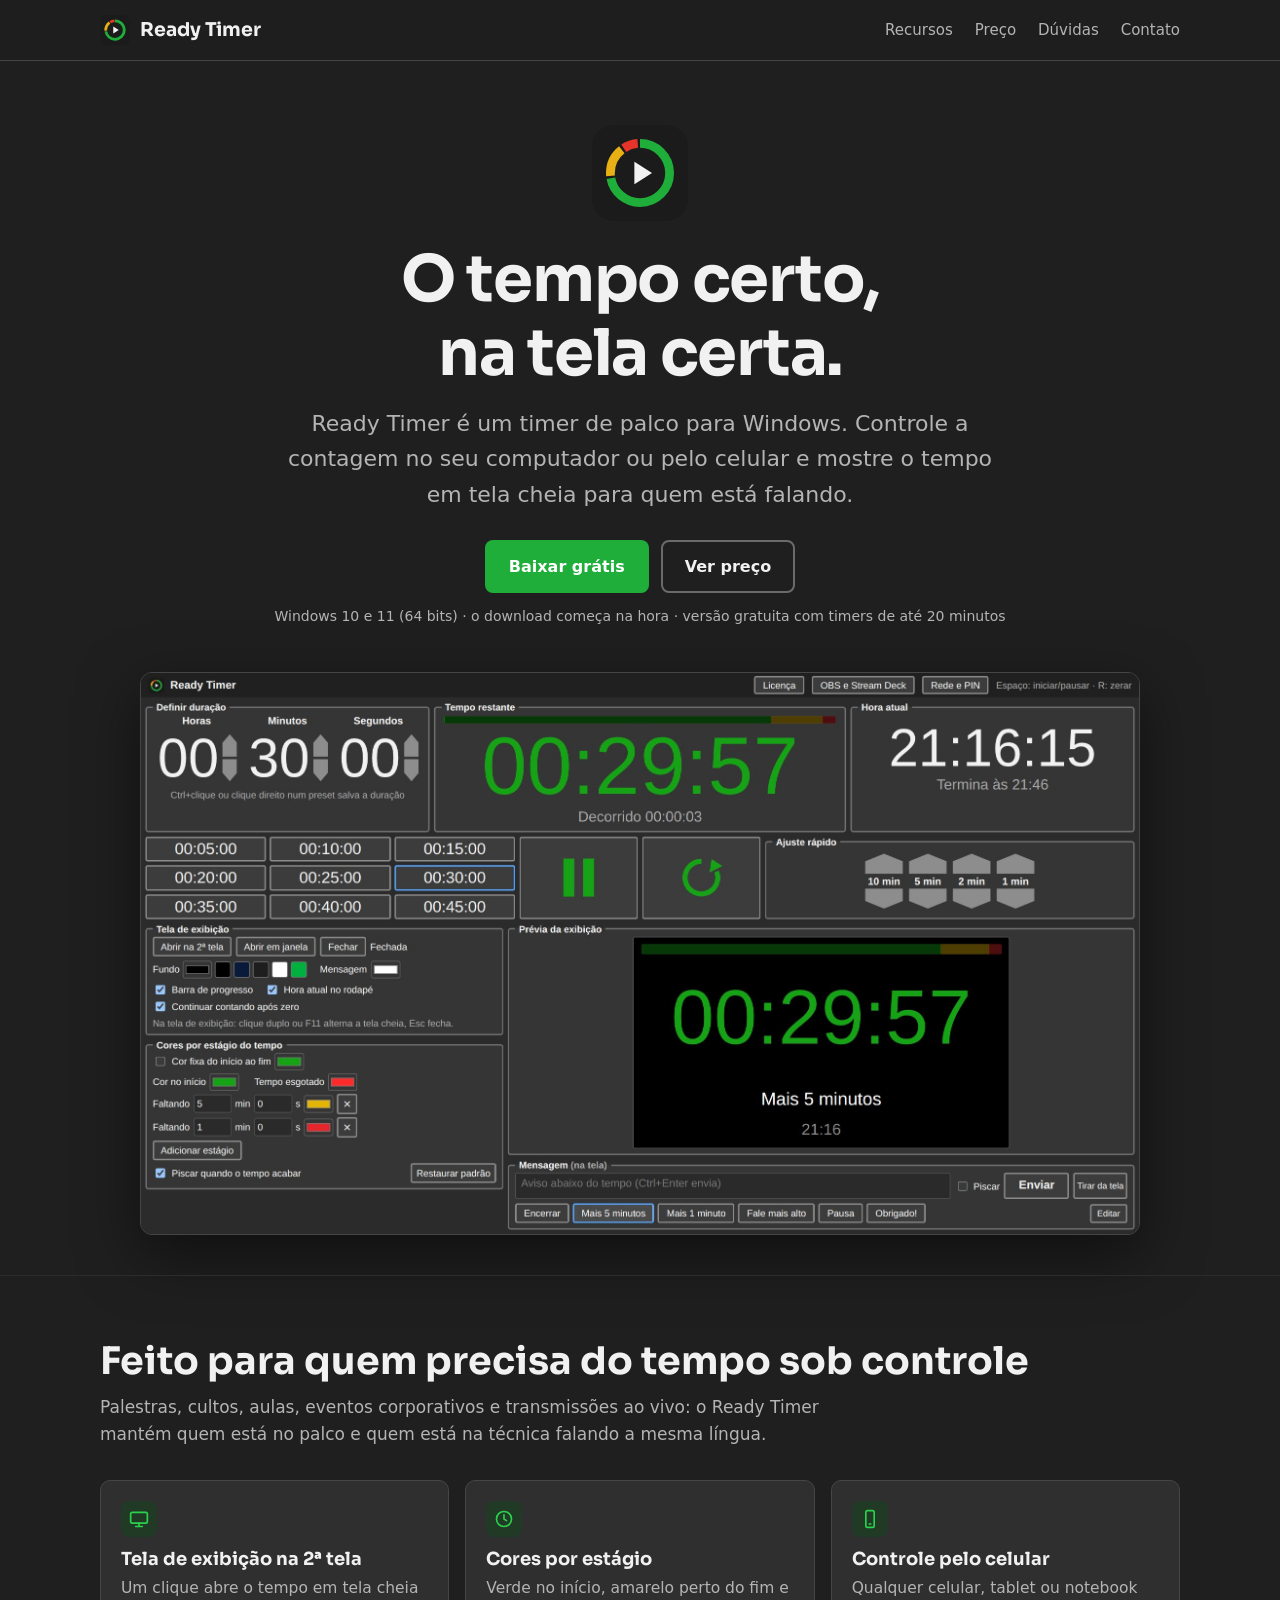
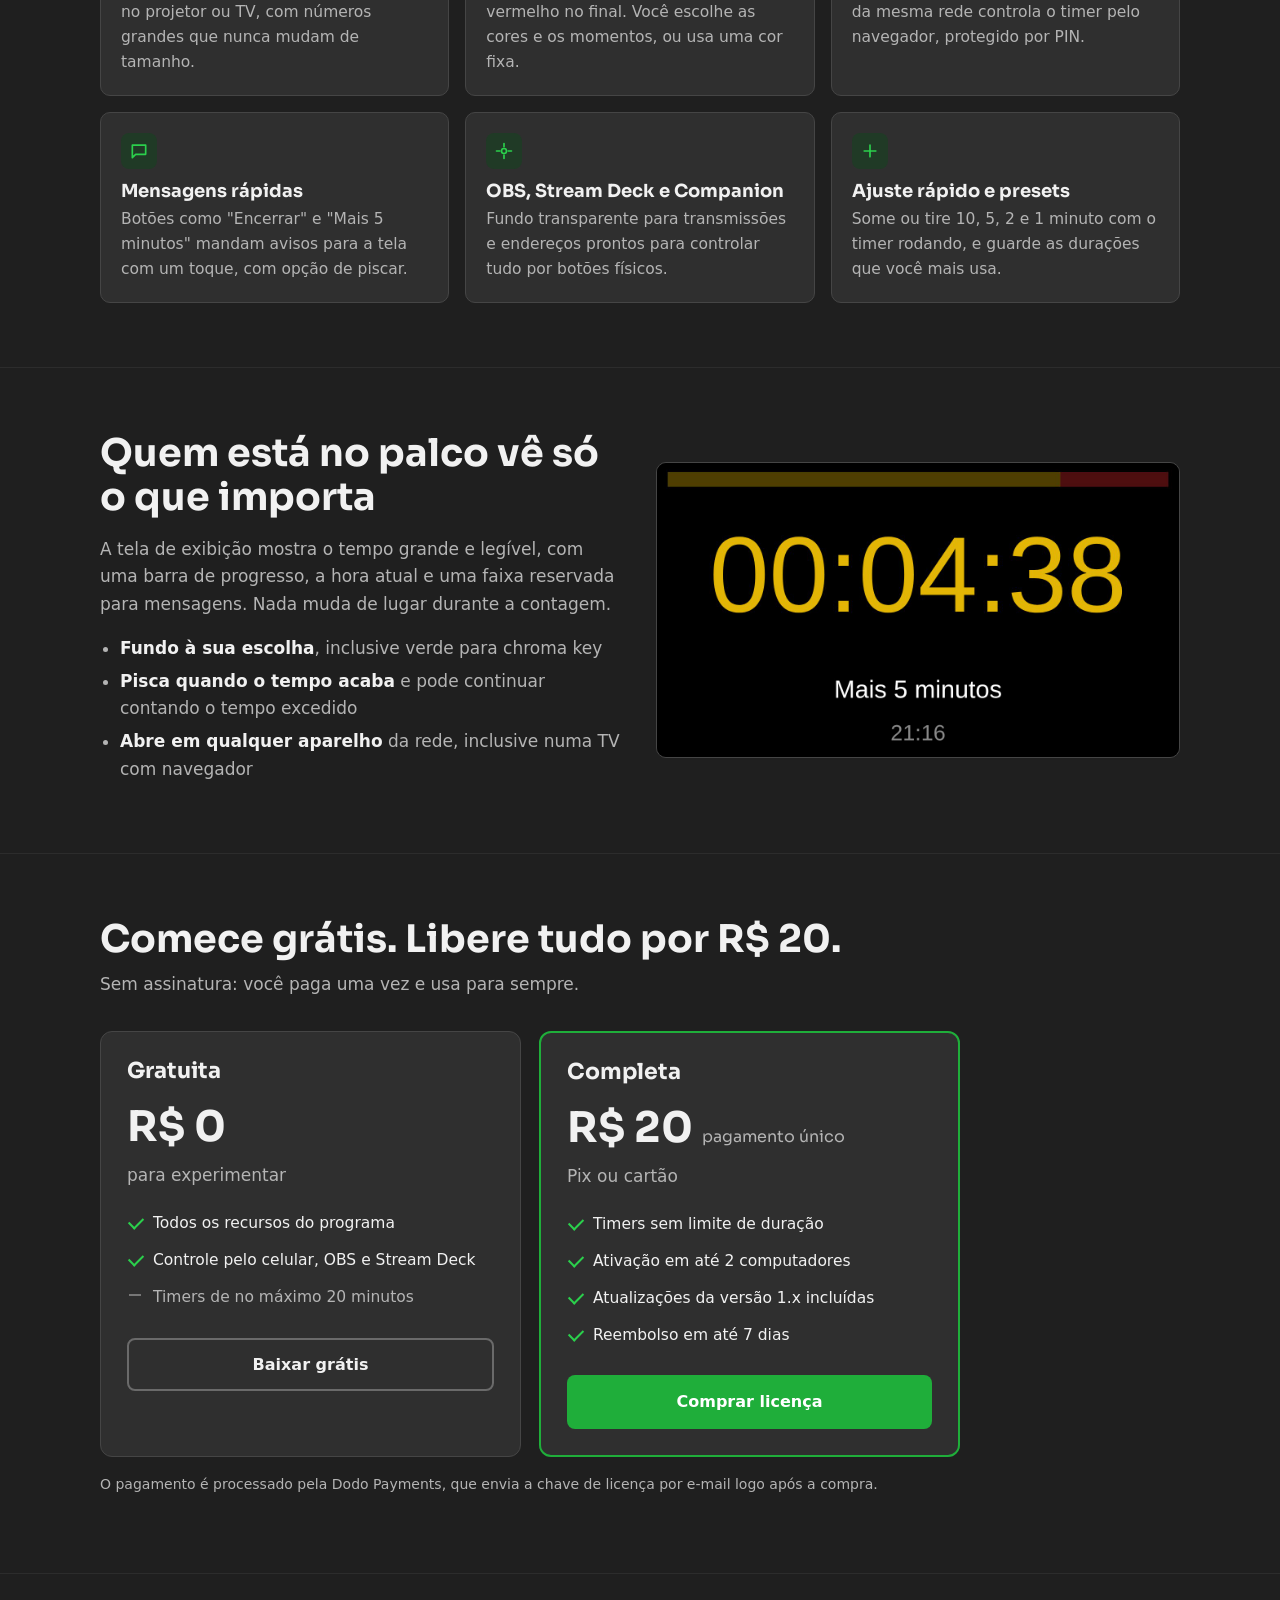
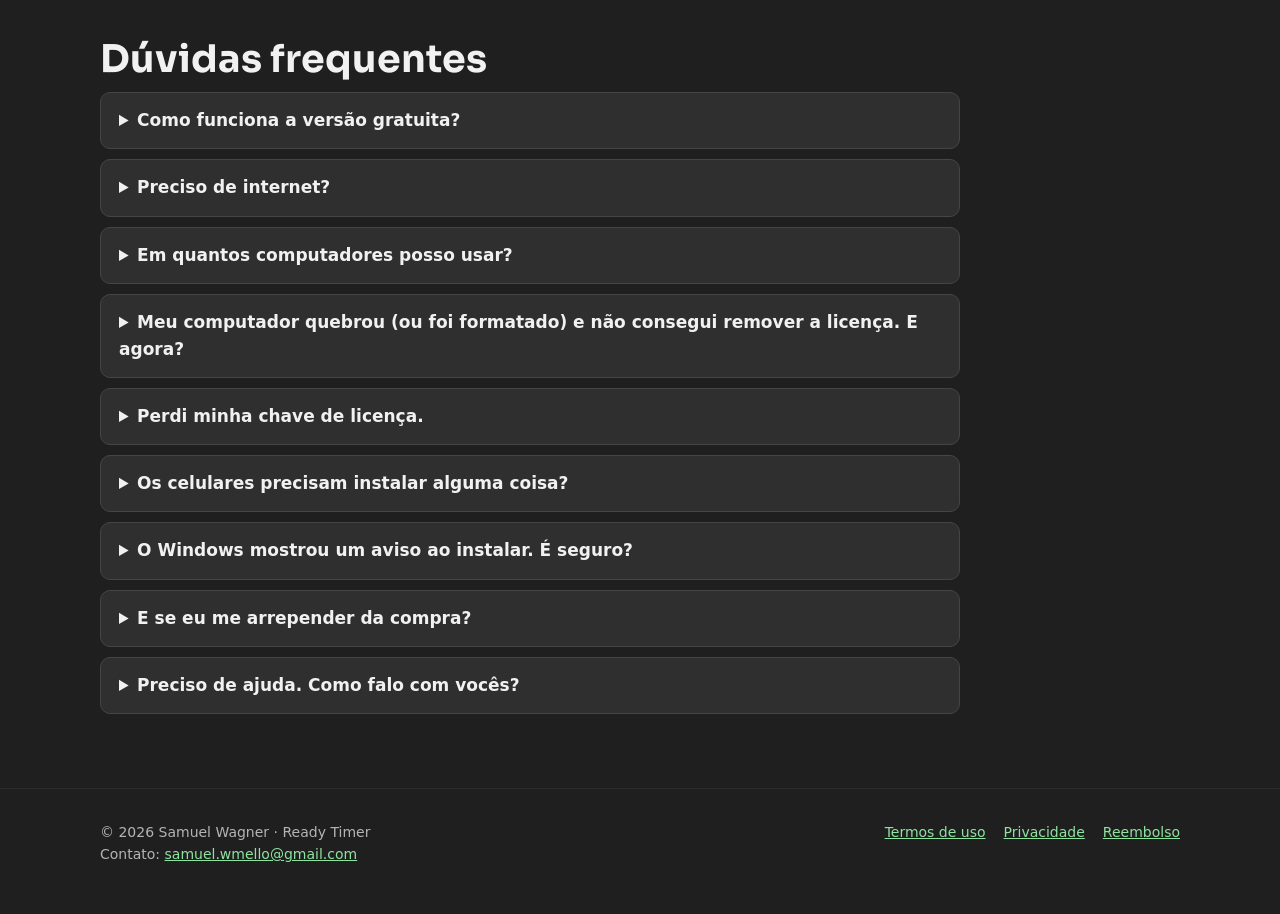
==== commit 99c02051: "Add files via upload" ====
--- a/index.html
+++ b/index.html
@@ -84,6 +84,8 @@
   <details><summary>Como funciona a versão gratuita?</summary><p>É o programa completo, com uma única limitação: a duração máxima do timer é de 20 minutos. Ao ativar a licença, o limite desaparece, sem precisar reinstalar.</p></details>
   <details><summary>Preciso de internet?</summary><p>Só para ativar a licença. Depois disso o Ready Timer funciona sem internet e confere a licença sozinho quando há conexão. Ele pode ficar até 30 dias sem internet; passado esse prazo, basta conectar uma vez para confirmar.</p></details>
   <details><summary>Em quantos computadores posso usar?</summary><p>Cada licença ativa até 2 computadores. Para trocar de computador, use "Remover deste computador" no programa e ative no novo.</p></details>
+  <details><summary>Meu computador quebrou (ou foi formatado) e não consegui remover a licença. E agora?</summary><p>Sem problema. No e-mail da compra há um link para gerenciar a sua licença: por ele você remove a ativação do computador antigo e libera a vaga para ativar no novo.</p></details>
+  <details><summary>Perdi minha chave de licença.</summary><p>A chave está no e-mail enviado logo após a compra e também no painel de gerenciamento, acessado pelo link desse mesmo e-mail. Se não encontrar o e-mail, escreva para <a href="mailto:samuel.wmello@gmail.com">samuel.wmello@gmail.com</a> informando o e-mail usado na compra.</p></details>
   <details><summary>Os celulares precisam instalar alguma coisa?</summary><p>Não. Qualquer celular, tablet ou notebook na mesma rede abre o painel pelo navegador, lendo o QR code que aparece no programa. O controle pode ser protegido por PIN.</p></details>
   <details><summary>O Windows mostrou um aviso ao instalar. É seguro?</summary><p>Sim. O aviso "O Windows protegeu o computador" aparece com programas novos que ainda não têm assinatura digital paga. Clique em "Mais informações" e depois em "Executar assim mesmo".</p></details>
   <details><summary>E se eu me arrepender da compra?</summary><p>Você tem 7 dias para pedir o reembolso integral, sem precisar explicar o motivo. Veja a <a href="reembolso.html">política de reembolso</a>.</p></details>
@@ -95,7 +97,7 @@
 /* ===== Links: edite aqui ===== */
 /* baixa direto o instalador da versão mais recente (o arquivo da release precisa se chamar ReadyTimer-Instalador.exe) */
 var LINK_DOWNLOAD = 'https://github.com/Dope3man/ready-timer-site/releases/latest/download/ReadyTimer-Instalador.exe';
-var LINK_COMPRA   = 'https://checkout.dodopayments.com/buy/pdt_0Nq2BL6EiZrn10s6mBpdc?quantity=1'
+var LINK_COMPRA   = 'https://checkout.dodopayments.com/buy/pdt_0Nq2BL6EiZrn10s6mBpdc?quantity=1';   /* link de checkout da Dodo Payments (enquanto vazio, o botão mostra "Em breve") */
 
 document.querySelectorAll('#dlBtn,.dl').forEach(function(a){ a.href=LINK_DOWNLOAD; });
 var buy=document.getElementById('buyBtn');
